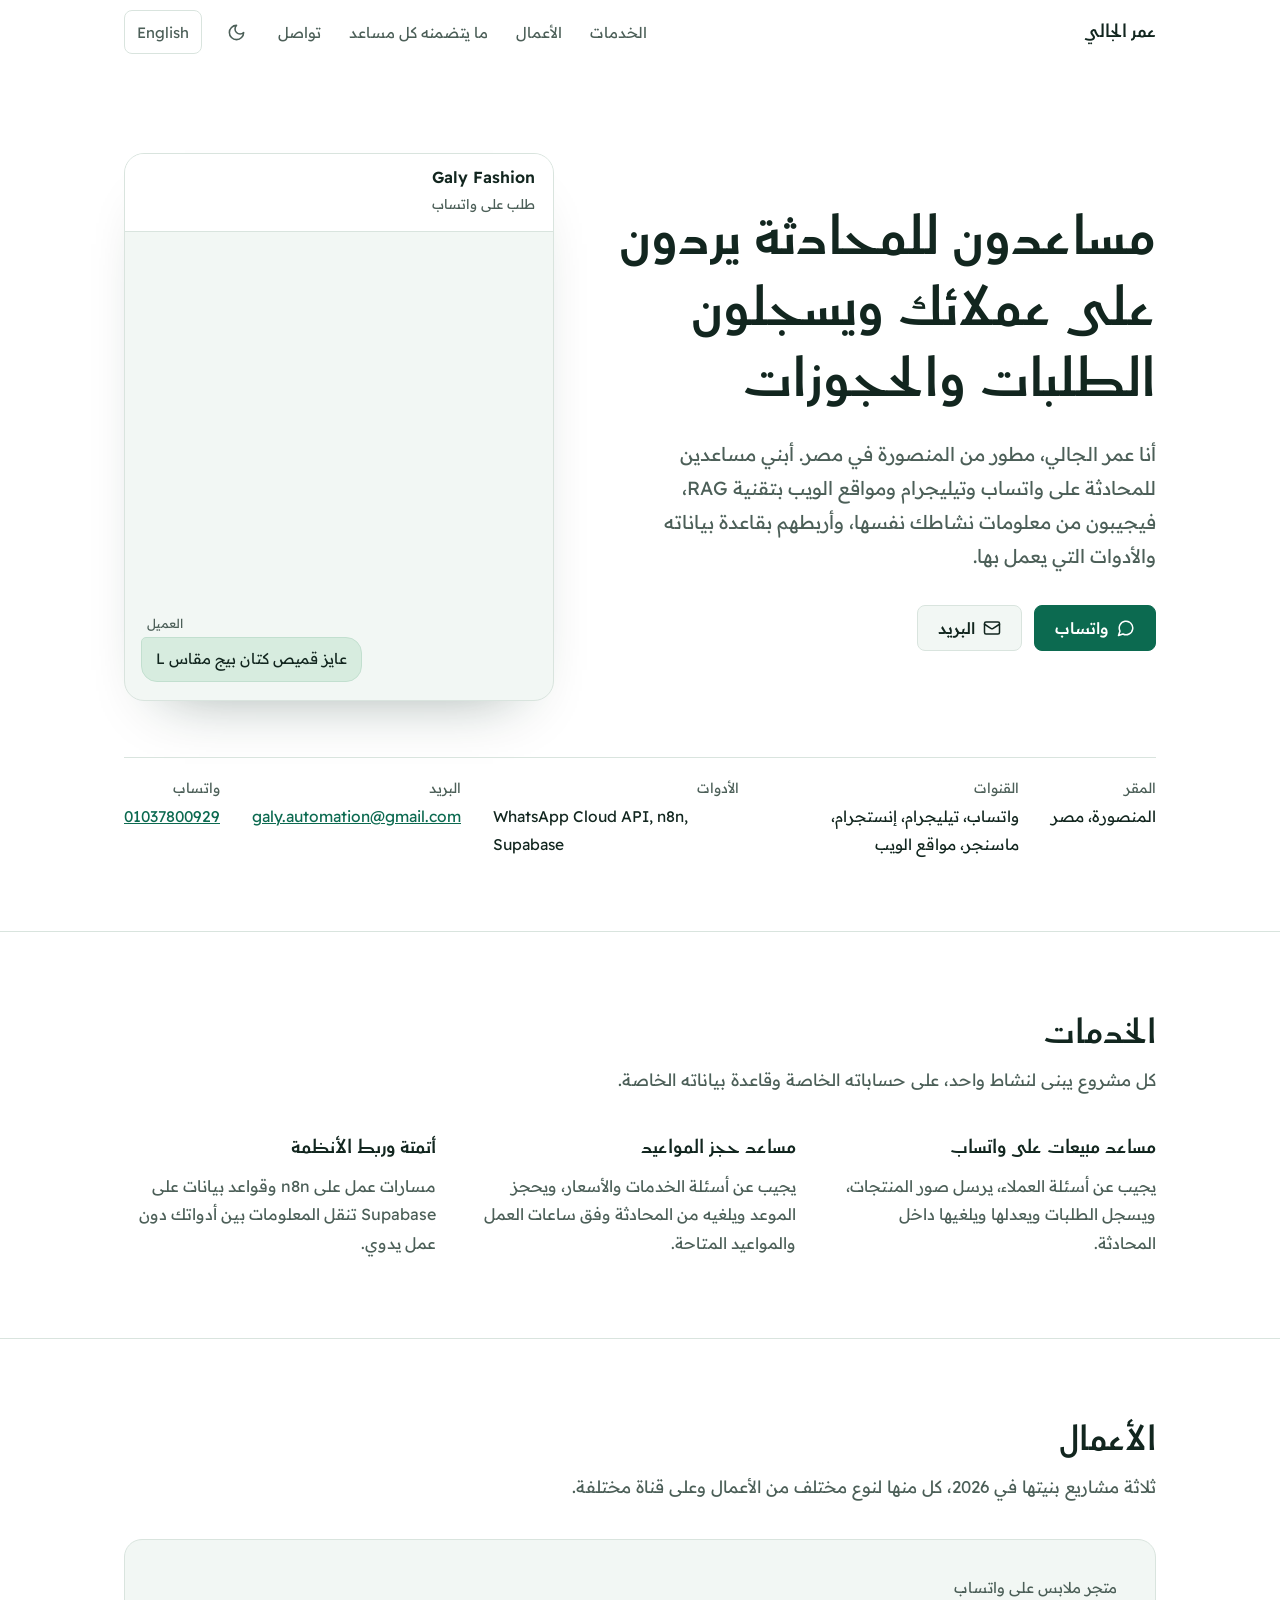
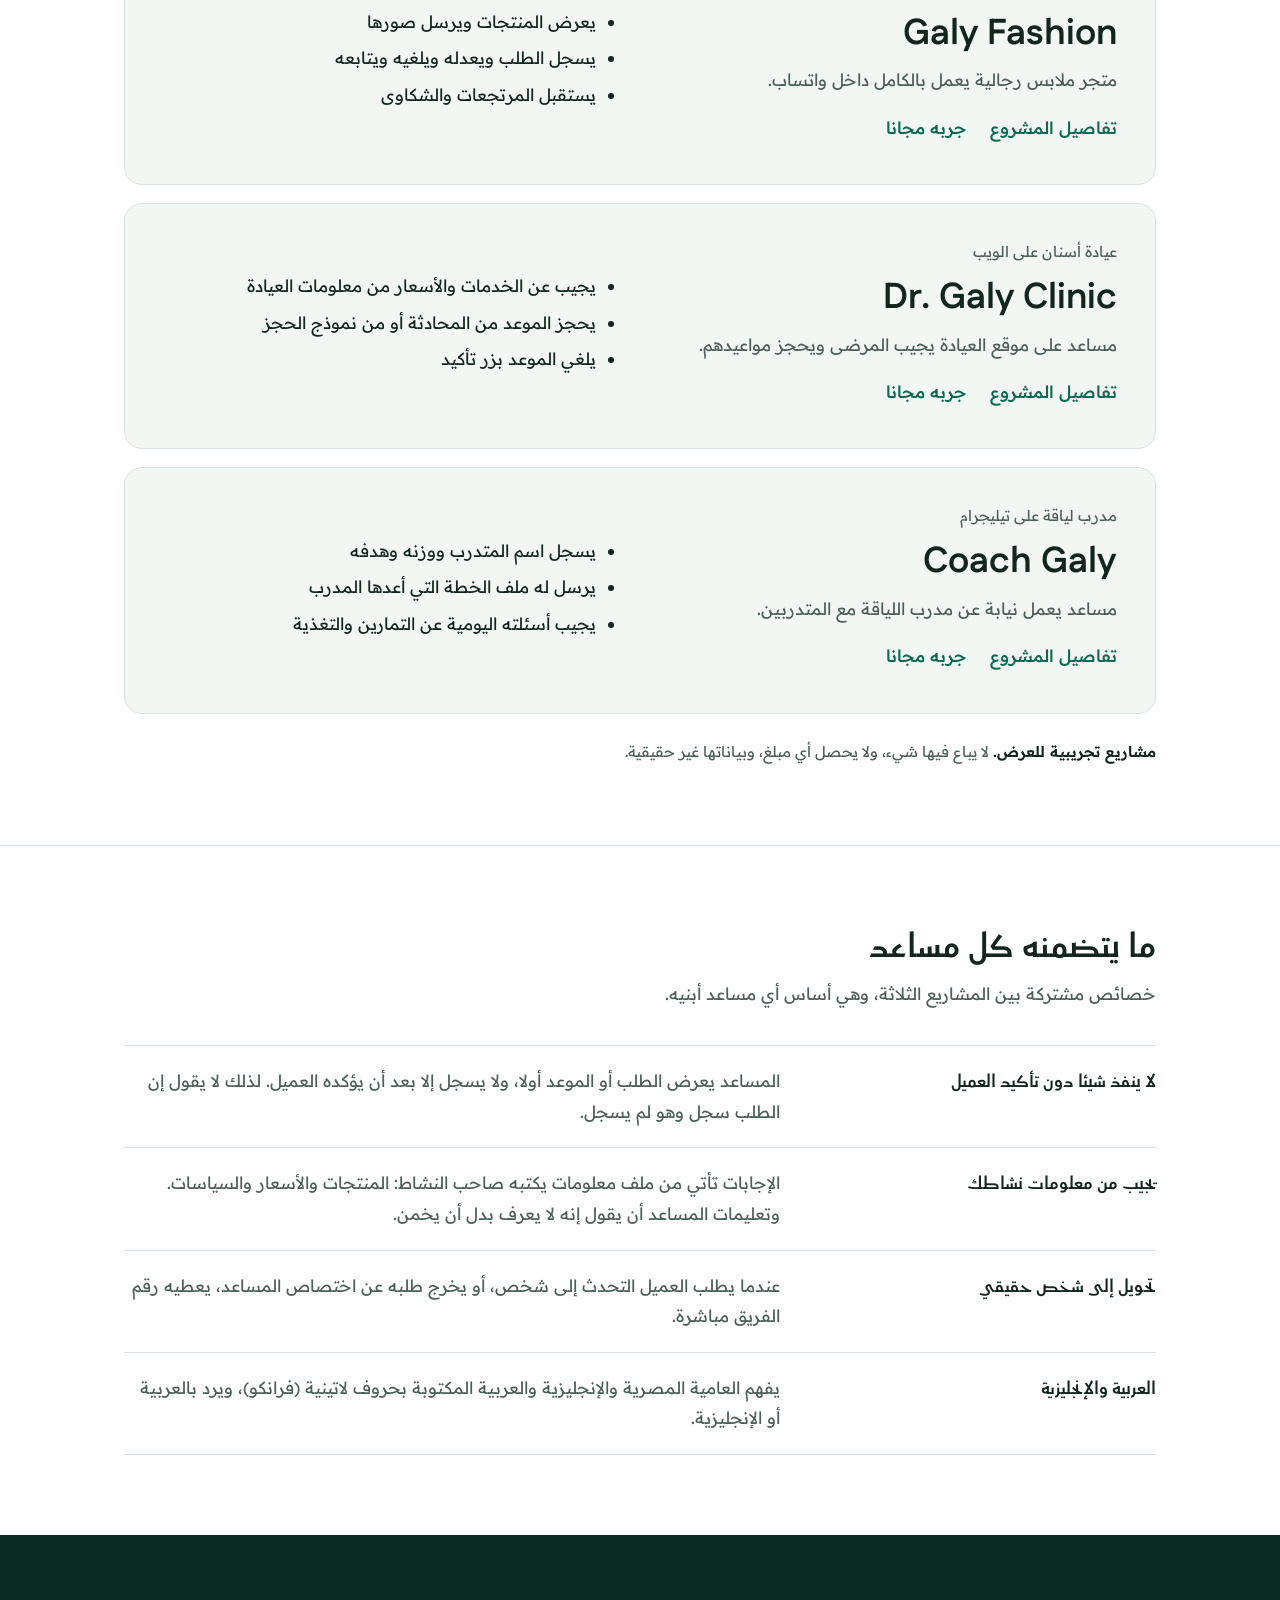
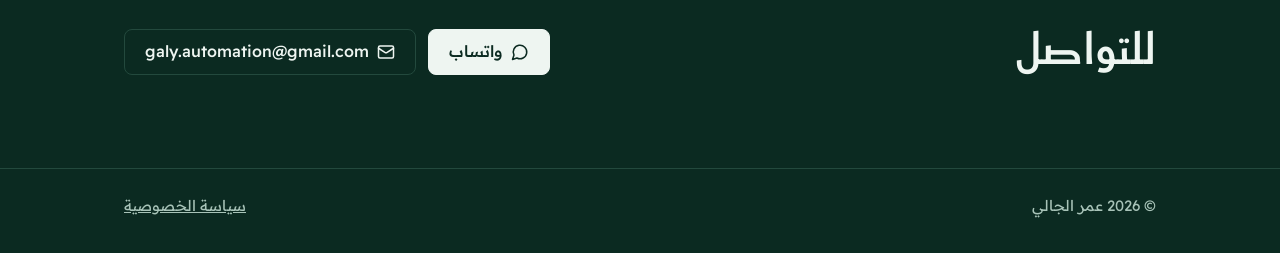
==== index.html @ feb8fcbb "TEMPORARY until Meta's review is done: the store's two try-it links point to the WhatsApp test numbe" ====
<!doctype html>
<html lang="ar" dir="rtl">
<head>
<meta charset="utf-8">
<meta name="viewport" content="width=device-width, initial-scale=1">
<meta name="color-scheme" content="light dark">
<title>عمر الجالي: مساعدون للمحادثة بتقنية RAG وأتمتة للشركات الصغيرة</title>
<meta name="title-ar" content="عمر الجالي: مساعدون للمحادثة بتقنية RAG وأتمتة للشركات الصغيرة">
<meta name="title-en" content="Omar Galy: RAG chat assistants and automation for small businesses">
<meta name="description" content="عمر الجالي، مطور يبني مساعدين للمحادثة بتقنية RAG على واتساب وتيليجرام ومواقع الويب، يردون على العملاء ويسجلون الطلبات والحجوزات. المنصورة، مصر.">
<meta property="og:type" content="website">
<meta property="og:url" content="https://galy.dev/">
<meta property="og:title" content="عمر الجالي: مساعدون للمحادثة بتقنية RAG وأتمتة للشركات الصغيرة">
<meta property="og:description" content="مساعدون على واتساب وتيليجرام ومواقع الويب يردون على العملاء ويسجلون الطلبات والحجوزات.">
<link rel="preconnect" href="https://fonts.googleapis.com">
<link rel="preconnect" href="https://fonts.gstatic.com" crossorigin>
<link href="https://fonts.googleapis.com/css2?family=Fustat:wght@600;700&family=Readex+Pro:wght@400;500;600&display=swap" rel="stylesheet">
<script>(function(d){d.classList.add("js");try{if(localStorage.getItem("lang")==="en"){d.lang="en";d.dir="ltr"}var t=localStorage.getItem("theme");if(t==="dark"||t==="light")d.setAttribute("data-theme",t)}catch(e){}})(document.documentElement)</script>
<link rel="stylesheet" href="style.css">
</head>
<body>
<a class="skip" href="#main"><span data-lang="ar">انتقل إلى المحتوى</span><span data-lang="en">Skip to content</span></a>

<header>
  <div class="container nav">
    <a class="brand" href="#main"><span data-lang="ar">عمر الجالي</span><span data-lang="en">Omar Galy</span></a>
    <nav class="nav-links" aria-label="Main">
      <a href="#services"><span data-lang="ar">الخدمات</span><span data-lang="en">Services</span></a>
      <a href="#work"><span data-lang="ar">الأعمال</span><span data-lang="en">Work</span></a>
      <a href="#included"><span data-lang="ar">ما يتضمنه كل مساعد</span><span data-lang="en">What's included</span></a>
      <a href="#contact"><span data-lang="ar">تواصل</span><span data-lang="en">Contact</span></a>
      <button class="theme-btn" type="button" id="theme" aria-label="Night mode"><svg class="moon" viewBox="0 0 24 24" fill="none" stroke="currentColor" stroke-width="2" stroke-linecap="round" stroke-linejoin="round" aria-hidden="true"><path d="M12 3a6 6 0 0 0 9 9 9 9 0 1 1-9-9Z"/></svg><svg class="sun" viewBox="0 0 24 24" fill="none" stroke="currentColor" stroke-width="2" stroke-linecap="round" stroke-linejoin="round" aria-hidden="true"><circle cx="12" cy="12" r="4"/><path d="M12 2v2M12 20v2M4.93 4.93l1.41 1.41M17.66 17.66l1.41 1.41M2 12h2M20 12h2M6.34 17.66l-1.41 1.41M19.07 4.93l-1.41 1.41"/></svg></button>
      <button class="lang-btn" type="button" id="lang"><span data-lang="ar" lang="en">English</span><span data-lang="en" lang="ar">العربية</span></button>
    </nav>
  </div>
</header>

<main id="main">
  <div class="container hero">
    <div class="hero-copy">
      <h1>
        <span data-lang="ar">مساعدون للمحادثة يردون على عملائك ويسجلون الطلبات والحجوزات</span>
        <span data-lang="en">Chat assistants that answer your customers and take their orders and bookings</span>
      </h1>
      <p class="intro">
        <span data-lang="ar">أنا عمر الجالي، مطور من المنصورة في مصر. أبني مساعدين للمحادثة على واتساب وتيليجرام ومواقع الويب بتقنية RAG، فيجيبون من معلومات نشاطك نفسها، وأربطهم بقاعدة بياناته والأدوات التي يعمل بها.</span>
        <span data-lang="en">I'm Omar Galy, a developer in Mansoura, Egypt. I build RAG chat assistants for WhatsApp, Telegram and websites: they answer from your business's own information, and I connect them to its database and the tools it already uses.</span>
      </p>
      <div class="actions">
        <a class="btn btn-primary" href="https://wa.me/201037800929">
          <svg viewBox="0 0 24 24" fill="none" stroke="currentColor" stroke-width="2" stroke-linecap="round" stroke-linejoin="round" aria-hidden="true"><path d="M7.9 20A9 9 0 1 0 4 16.1L2 22Z"/></svg>
          <span data-lang="ar">واتساب</span><span data-lang="en">WhatsApp</span>
        </a>
        <a class="btn btn-secondary" href="mailto:galy.automation@gmail.com">
          <svg viewBox="0 0 24 24" fill="none" stroke="currentColor" stroke-width="2" stroke-linecap="round" stroke-linejoin="round" aria-hidden="true"><rect x="2" y="4" width="20" height="16" rx="2"/><path d="m22 7-8.97 5.7a1.94 1.94 0 0 1-2.06 0L2 7"/></svg>
          <span data-lang="ar">البريد</span><span data-lang="en">Email</span>
        </a>
        <a class="btn btn-secondary" data-mostaql hidden href="#" rel="noopener">
          <span data-lang="ar">حسابي على مستقل</span><span data-lang="en">My Mostaql profile</span>
        </a>
      </div>
    </div>

    <div class="chat-wrap">
      <div class="chat" data-chat="order">
        <div class="chat-head">
          <div><b>Galy Fashion</b><span><span data-lang="ar">طلب على واتساب</span><span data-lang="en">An order on WhatsApp</span></span></div>
          <button class="chat-replay" type="button" aria-label="Replay the chat"><svg viewBox="0 0 24 24" fill="none" stroke="currentColor" stroke-width="2" stroke-linecap="round" stroke-linejoin="round" aria-hidden="true"><path d="M3 12a9 9 0 1 0 3-6.7L3 8"/><path d="M3 3v5h5"/></svg></button>
        </div>
        <div class="chat-body" aria-live="off"></div>
      </div>
    </div>
  </div>

  <div class="container hero-facts">
    <dl class="facts">
      <div><dt><span data-lang="ar">المقر</span><span data-lang="en">Based in</span></dt><dd><span data-lang="ar">المنصورة، مصر</span><span data-lang="en">Mansoura, Egypt</span></dd></div>
      <div><dt><span data-lang="ar">القنوات</span><span data-lang="en">Channels</span></dt><dd><span data-lang="ar">واتساب، تيليجرام، إنستجرام، ماسنجر، مواقع الويب</span><span data-lang="en">WhatsApp, Telegram, Instagram, Messenger, websites</span></dd></div>
      <div><dt><span data-lang="ar">الأدوات</span><span data-lang="en">Works with</span></dt><dd dir="ltr" style="text-align: start">WhatsApp Cloud API, n8n, Supabase</dd></div>
      <div><dt><span data-lang="ar">البريد</span><span data-lang="en">Email</span></dt><dd><a href="mailto:galy.automation@gmail.com">galy.automation@gmail.com</a></dd></div>
      <div><dt><span data-lang="ar">واتساب</span><span data-lang="en">WhatsApp</span></dt><dd><a href="https://wa.me/201037800929" dir="ltr">01037800929</a></dd></div>
    </dl>
  </div>

  <section id="services">
    <div class="container">
      <h2><span data-lang="ar">الخدمات</span><span data-lang="en">Services</span></h2>
      <p class="lead"><span data-lang="ar">كل مشروع يبنى لنشاط واحد، على حساباته الخاصة وقاعدة بياناته الخاصة.</span><span data-lang="en">Each project is built for one business, on its own accounts and its own database.</span></p>
      <div class="plain-3">
        <div class="item">
          <h3><span data-lang="ar">مساعد مبيعات على واتساب</span><span data-lang="en">WhatsApp sales assistant</span></h3>
          <p><span data-lang="ar">يجيب عن أسئلة العملاء، يرسل صور المنتجات، ويسجل الطلبات ويعدلها ويلغيها داخل المحادثة.</span><span data-lang="en">Answers customers' questions, sends product photos, and takes, changes or cancels orders inside the chat.</span></p>
        </div>
        <div class="item">
          <h3><span data-lang="ar">مساعد حجز المواعيد</span><span data-lang="en">Appointment booking assistant</span></h3>
          <p><span data-lang="ar">يجيب عن أسئلة الخدمات والأسعار، ويحجز الموعد ويلغيه من المحادثة وفق ساعات العمل والمواعيد المتاحة.</span><span data-lang="en">Answers questions about services and prices, and books or cancels an appointment in the chat, within working hours and the free slots.</span></p>
        </div>
        <div class="item">
          <h3><span data-lang="ar">أتمتة وربط الأنظمة</span><span data-lang="en">Automation</span></h3>
          <p><span data-lang="ar">مسارات عمل على n8n وقواعد بيانات على Supabase تنقل المعلومات بين أدواتك دون عمل يدوي.</span><span data-lang="en">n8n workflows and Supabase databases that move information between your tools without manual work.</span></p>
        </div>
      </div>
    </div>
  </section>

  <section id="work">
    <div class="container">
      <h2><span data-lang="ar">الأعمال</span><span data-lang="en">Work</span></h2>
      <p class="lead"><span data-lang="ar">ثلاثة مشاريع بنيتها في 2026، كل منها لنوع مختلف من الأعمال وعلى قناة مختلفة.</span><span data-lang="en">Three projects I built in 2026, each for a different kind of business and on a different channel.</span></p>
      <div class="work">
        <article class="work-card">
          <div class="work-body">
            <p class="work-kind"><span data-lang="ar">متجر ملابس على واتساب</span><span data-lang="en">Clothing shop on WhatsApp</span></p>
            <h3 class="vt-store"><a href="galy-fashion.html">Galy Fashion</a></h3>
            <p><span data-lang="ar">متجر ملابس رجالية يعمل بالكامل داخل واتساب.</span><span data-lang="en">A men's clothing shop that runs entirely inside WhatsApp.</span></p>
            <ul>
              <li><span data-lang="ar">يعرض المنتجات ويرسل صورها</span><span data-lang="en">Shows products and sends their photos</span></li>
              <li><span data-lang="ar">يسجل الطلب ويعدله ويلغيه ويتابعه</span><span data-lang="en">Takes, changes, cancels and tracks orders</span></li>
              <li><span data-lang="ar">يستقبل المرتجعات والشكاوى</span><span data-lang="en">Handles returns and complaints</span></li>
            </ul>
            <div class="work-links">
              <a href="galy-fashion.html"><span data-lang="ar">تفاصيل المشروع</span><span data-lang="en">Project details</span></a>
              <a href="https://wa.me/15551458355" rel="noopener"><span data-lang="ar">جربه مجانا</span><span data-lang="en">Try it for free</span></a>
            </div>
          </div>
        </article>

        <article class="work-card">
          <div class="work-body">
            <p class="work-kind"><span data-lang="ar">عيادة أسنان على الويب</span><span data-lang="en">Dental clinic on the web</span></p>
            <h3 class="vt-clinic"><a href="dr-galy-clinic.html">Dr. Galy Clinic</a></h3>
            <p><span data-lang="ar">مساعد على موقع العيادة يجيب المرضى ويحجز مواعيدهم.</span><span data-lang="en">An assistant on the clinic's website that answers patients and books their appointments.</span></p>
            <ul>
              <li><span data-lang="ar">يجيب عن الخدمات والأسعار من معلومات العيادة</span><span data-lang="en">Answers about services and prices from the clinic's own information</span></li>
              <li><span data-lang="ar">يحجز الموعد من المحادثة أو من نموذج الحجز</span><span data-lang="en">Books from the chat or from the booking form</span></li>
              <li><span data-lang="ar">يلغي الموعد بزر تأكيد</span><span data-lang="en">Cancels an appointment with a confirm button</span></li>
            </ul>
            <div class="work-links">
              <a href="dr-galy-clinic.html"><span data-lang="ar">تفاصيل المشروع</span><span data-lang="en">Project details</span></a>
              <a href="https://dr-galy-clinic.pages.dev" rel="noopener"><span data-lang="ar">جربه مجانا</span><span data-lang="en">Try it for free</span></a>
            </div>
          </div>
        </article>

        <article class="work-card">
          <div class="work-body">
            <p class="work-kind"><span data-lang="ar">مدرب لياقة على تيليجرام</span><span data-lang="en">Fitness coach on Telegram</span></p>
            <h3 class="vt-coach"><a href="coach-galy.html">Coach Galy</a></h3>
            <p><span data-lang="ar">مساعد يعمل نيابة عن مدرب اللياقة مع المتدربين.</span><span data-lang="en">An assistant that works with trainees on a fitness coach's behalf.</span></p>
            <ul>
              <li><span data-lang="ar">يسجل اسم المتدرب ووزنه وهدفه</span><span data-lang="en">Records the trainee's name, weight and goal</span></li>
              <li><span data-lang="ar">يرسل له ملف الخطة التي أعدها المدرب</span><span data-lang="en">Sends the plan file the coach prepared</span></li>
              <li><span data-lang="ar">يجيب أسئلته اليومية عن التمارين والتغذية</span><span data-lang="en">Answers daily questions about training and food</span></li>
            </ul>
            <div class="work-links">
              <a href="coach-galy.html"><span data-lang="ar">تفاصيل المشروع</span><span data-lang="en">Project details</span></a>
              <a href="https://t.me/Coach_Galy_Bot" rel="noopener"><span data-lang="ar">جربه مجانا</span><span data-lang="en">Try it for free</span></a>
            </div>
          </div>
        </article>
      </div>
      <p class="note"><span data-lang="ar"><b>مشاريع تجريبية للعرض.</b> لا يباع فيها شيء، ولا يحصل أي مبلغ، وبياناتها غير حقيقية.</span><span data-lang="en"><b>Demo projects.</b> Nothing is sold, no payment is taken, and their data is not real.</span></p>
    </div>
  </section>

  <section id="included">
    <div class="container">
      <h2><span data-lang="ar">ما يتضمنه كل مساعد</span><span data-lang="en">What every assistant includes</span></h2>
      <p class="lead"><span data-lang="ar">خصائص مشتركة بين المشاريع الثلاثة، وهي أساس أي مساعد أبنيه.</span><span data-lang="en">Features the three projects share, and the base of any assistant I build.</span></p>
      <dl class="spec">
        <div><dt><span data-lang="ar">لا ينفذ شيئا دون تأكيد العميل</span><span data-lang="en">Nothing happens without a confirmation</span></dt><dd><span data-lang="ar">المساعد يعرض الطلب أو الموعد أولا، ولا يسجل إلا بعد أن يؤكده العميل. لذلك لا يقول إن الطلب سجل وهو لم يسجل.</span><span data-lang="en">The assistant shows the order or appointment first, and it is saved only after the customer confirms. So it can't say an order went through when it didn't.</span></dd></div>
        <div><dt><span data-lang="ar">يجيب من معلومات نشاطك</span><span data-lang="en">Answers from your own information</span></dt><dd><span data-lang="ar">الإجابات تأتي من ملف معلومات يكتبه صاحب النشاط: المنتجات والأسعار والسياسات. وتعليمات المساعد أن يقول إنه لا يعرف بدل أن يخمن.</span><span data-lang="en">Answers come from an information file the business owner writes: products, prices and policies. The assistant is instructed to say it doesn't know rather than guess.</span></dd></div>
        <div><dt><span data-lang="ar">تحويل إلى شخص حقيقي</span><span data-lang="en">Hand-off to a person</span></dt><dd><span data-lang="ar">عندما يطلب العميل التحدث إلى شخص، أو يخرج طلبه عن اختصاص المساعد، يعطيه رقم الفريق مباشرة.</span><span data-lang="en">When a customer asks for a person, or needs something outside the assistant's job, it gives the team's number straight away.</span></dd></div>
        <div><dt><span data-lang="ar">العربية والإنجليزية</span><span data-lang="en">Arabic and English</span></dt><dd><span data-lang="ar">يفهم العامية المصرية والإنجليزية والعربية المكتوبة بحروف لاتينية (فرانكو)، ويرد بالعربية أو الإنجليزية.</span><span data-lang="en">Understands Egyptian Arabic, English and Arabic typed in Latin letters (Franco), and replies in Arabic or English.</span></dd></div>
      </dl>
    </div>
  </section>

  <section id="contact">
    <div class="container contact">
      <div>
        <h2><span data-lang="ar">للتواصل</span><span data-lang="en">Contact</span></h2>
      </div>
      <div class="actions">
        <a class="btn btn-primary" href="https://wa.me/201037800929">
          <svg viewBox="0 0 24 24" fill="none" stroke="currentColor" stroke-width="2" stroke-linecap="round" stroke-linejoin="round" aria-hidden="true"><path d="M7.9 20A9 9 0 1 0 4 16.1L2 22Z"/></svg>
          <span data-lang="ar">واتساب</span><span data-lang="en">WhatsApp</span>
        </a>
        <a class="btn btn-secondary" href="mailto:galy.automation@gmail.com">
          <svg viewBox="0 0 24 24" fill="none" stroke="currentColor" stroke-width="2" stroke-linecap="round" stroke-linejoin="round" aria-hidden="true"><rect x="2" y="4" width="20" height="16" rx="2"/><path d="m22 7-8.97 5.7a1.94 1.94 0 0 1-2.06 0L2 7"/></svg>
          galy.automation@gmail.com
        </a>
        <a class="btn btn-secondary" data-mostaql hidden href="#" rel="noopener"><span data-lang="ar">مستقل</span><span data-lang="en">Mostaql</span></a>
      </div>
    </div>
  </section>
</main>

<footer>
  <div class="container">
    <span>© 2026 <span data-lang="ar">عمر الجالي</span><span data-lang="en">Omar Galy</span></span>
    <a href="privacy.html"><span data-lang="ar">سياسة الخصوصية</span><span data-lang="en">Privacy policy</span></a>
  </div>
</footer>

<script src="site.js" onerror="document.documentElement.classList.remove('js')"></script>
</body>
</html>
---- style.css ----
:root {
  color-scheme: light dark;
  --bg: #ffffff;
  --surface: #f2f7f4;
  --tint: #e8f1ec;
  --border: #d9e4de;
  --text: #12261f;
  --text-2: #4c5f58;
  --accent: #0c6a50;
  --accent-hover: #09543f;
  --on-accent: #ffffff;
  --link: var(--accent);
  --btn-bg: var(--accent);
  --btn-hover: var(--accent-hover);
  --btn-text: var(--on-accent);
  /* Text in Readex Pro, headings in Fustat; both cover Arabic and Latin. */
  --font-ar: "Readex Pro", system-ui, -apple-system, "Segoe UI", sans-serif;
  --font-en: "Readex Pro", system-ui, -apple-system, "Segoe UI", sans-serif;
  --head-ar: "Fustat", "Readex Pro", system-ui, sans-serif;
  --head-en: "Fustat", "Readex Pro", system-ui, sans-serif;
  --ui-ar: var(--font-ar);
  --ui-en: var(--font-en);
  --head-weight: 700;
  --body-size: 17px;
  /* The dark band at the foot of every page */
  --ink: #0b2a21;
  --ink-line: #23493d;
  --on-ink: #eef5f1;
  --on-ink-2: #a8c3b8;
  /* Chat bubbles */
  --bubble-in: #ffffff;
  --bubble-out: #d7ecdf;
  --bubble-out-line: #c2dfcf;
  --shadow: rgba(11, 42, 33, .45);
  /* Motion: one curve and three speeds for the whole site */
  --ease: cubic-bezier(.22, 1, .36, 1);
  --fast: .18s;
  --mid: .4s;
  --slow: .8s;
}

* { box-sizing: border-box; }
html { -webkit-text-size-adjust: 100%; scroll-behavior: smooth; scroll-padding-top: 80px; -webkit-tap-highlight-color: transparent; }
a:active { opacity: .7; }
@media (prefers-reduced-motion: reduce) {
  html { scroll-behavior: auto; }
  *, *::before, *::after { transition: none !important; animation: none !important; }
}
body {
  margin: 0;
  background: var(--bg);
  color: var(--text);
  font-family: var(--font-ar);
  font-size: var(--body-size);
  line-height: 1.8;
}
html[lang="en"] body { font-family: var(--font-en); line-height: 1.6; }
h1, h2, h3, .brand, .spec dt { font-family: var(--head-ar); }
html[lang="en"] :is(h1, h2, h3, .brand, .spec dt) { font-family: var(--head-en); }
.btn, .nav-links, .lang-btn, .facts dt { font-family: var(--ui-ar); }
html[lang="en"] :is(.btn, .nav-links, .lang-btn, .facts dt) { font-family: var(--ui-en); }
a { color: var(--link); }
a:focus-visible, button:focus-visible { outline: 2px solid var(--accent); outline-offset: 3px; border-radius: 4px; }
img { max-width: 100%; height: auto; display: block; }
.container { max-width: 1080px; margin: 0 auto; padding-inline: 24px; }
.narrow { max-width: 760px; }
@media (max-width: 480px) { .container { padding-inline: 16px; } }

/* Night mode: follows the device until the visitor picks one with the switch in the header. */
@media (prefers-color-scheme: dark) {
  :root:not([data-theme="light"]) {
  color-scheme: dark;
    --bg: #0f1a16;
    --surface: #15241e;
    --tint: #1b2d26;
    --border: #293d34;
    --text: #e4eee8;
    --text-2: #9fb5aa;
    --accent: #5cc79f;
    --accent-hover: #7fd6b5;
    --on-accent: #07211a;
    --ink: #0a1411;
    --ink-line: #22362e;
    --on-ink: #e4eee8;
    --on-ink-2: #9fb5aa;
    --bubble-in: #1c2f27;
    --bubble-out: #1f4a3b;
    --bubble-out-line: #2a5c4a;
    --shadow: rgba(0, 0, 0, .6);
  }
}
:root[data-theme="dark"] {
  color-scheme: dark;
  --bg: #0f1a16;
  --surface: #15241e;
  --tint: #1b2d26;
  --border: #293d34;
  --text: #e4eee8;
  --text-2: #9fb5aa;
  --accent: #5cc79f;
  --accent-hover: #7fd6b5;
  --on-accent: #07211a;
  --ink: #0a1411;
  --ink-line: #22362e;
  --on-ink: #e4eee8;
  --on-ink-2: #9fb5aa;
  --bubble-in: #1c2f27;
  --bubble-out: #1f4a3b;
  --bubble-out-line: #2a5c4a;
  --shadow: rgba(0, 0, 0, .6);
}
:root[data-theme="light"] { color-scheme: light; }

/* Arabic shows by default and without JavaScript. */
[data-lang="en"] { display: none; }
html[lang="en"] [data-lang="ar"] { display: none; }
html[lang="en"] [data-lang="en"] { display: revert; }
[hidden] { display: none !important; }

.skip { position: absolute; inset-inline-start: -999px; top: 8px; background: var(--surface); padding: 8px 12px; z-index: 20; }
.skip:focus { inset-inline-start: 8px; }

/* Header */
header {
  position: sticky; top: 0; z-index: 10; view-transition-name: site-header;
  background: color-mix(in srgb, var(--bg) 84%, transparent);
  -webkit-backdrop-filter: saturate(1.4) blur(14px); backdrop-filter: saturate(1.4) blur(14px);
  border-bottom: 1px solid transparent; transition: border-color var(--mid) ease;
}
header.scrolled { border-bottom-color: var(--border); }
.nav { display: flex; align-items: center; justify-content: space-between; gap: 16px; min-height: 64px; }
.brand { font-weight: 600; font-size: 18px; color: var(--text); text-decoration: none; }
.nav-links { display: flex; align-items: center; gap: 4px; }
.nav-links a, .lang-btn {
  position: relative; display: inline-flex; align-items: center; min-height: 44px; padding: 0 12px;
  color: var(--text-2); text-decoration: none; font-size: 15px; border-radius: 8px;
  transition: color var(--fast) ease, background-color var(--fast) ease, border-color var(--fast) ease;
}
.nav-links a:hover, .nav-links a.current { color: var(--text); }
/* The line under a menu link: grows on hover, stays under the section being read. */
.nav-links a::after {
  content: ""; position: absolute; inset-inline: 12px; bottom: 8px; height: 2px; border-radius: 2px;
  background: var(--accent); transform: scaleX(0); transition: transform var(--mid) var(--ease);
}
.nav-links a:hover::after, .nav-links a.current::after { transform: scaleX(1); }
.lang-btn:hover { color: var(--text); background: var(--tint); border-color: var(--text-2); }
.lang-btn { border: 1px solid var(--border); background: transparent; font: inherit; font-size: 15px; cursor: pointer; margin-inline-start: 8px; }
@media (max-width: 720px) { .nav-links a { display: none; } }

/* Buttons */
.btn {
  display: inline-flex; align-items: center; justify-content: center; gap: 8px;
  min-height: 46px; padding: 0 20px; border-radius: 8px; font-weight: 500; font-size: 16px;
  text-decoration: none; cursor: pointer;
  transition: background-color var(--fast) ease, border-color var(--fast) ease, color var(--fast) ease, transform var(--fast) var(--ease), box-shadow var(--mid) var(--ease);
}
.btn:active { transform: scale(.97); }
.btn-primary:hover { box-shadow: 0 10px 24px -12px color-mix(in srgb, var(--accent) 70%, transparent); }
.btn-primary { background: var(--btn-bg); color: var(--btn-text); border: 1px solid var(--btn-bg); }
.btn-primary:hover { background: var(--btn-hover); border-color: var(--btn-hover); }
.btn-secondary { background: var(--surface); color: var(--text); border: 1px solid var(--border); }
.btn-secondary:hover { border-color: var(--text-2); }
.btn svg { width: 18px; height: 18px; flex: none; }
.actions { display: flex; flex-wrap: wrap; gap: 12px; }

/* Hero */
.hero { padding-block: clamp(40px, 7vw, 88px) 56px; display: grid; grid-template-columns: minmax(0, 1.25fr) minmax(0, 1fr); gap: 64px; align-items: center; }
@media (max-width: 880px) { .hero { grid-template-columns: 1fr; gap: 40px; } }
h1 { font-size: clamp(31px, 4.7vw, 54px); line-height: 1.32; font-weight: 600; margin: 0 0 20px; text-wrap: balance; }
html[lang="en"] h1 { letter-spacing: -0.025em; line-height: 1.08; }
.case-hero h1, .doc h1 { font-size: clamp(30px, 4.4vw, 44px); }

/* The one page-load moment: the hero's lines rise in turn, then the chat starts. */
@keyframes rise { from { opacity: 0; transform: translateY(18px); } }
.js .hero-copy > *, .js .case-hero > div:first-child > *, .js .chat-wrap, .js .hero-facts { animation: rise var(--slow) var(--ease) both; }
.js .hero-copy > :nth-child(2), .js .case-hero > div:first-child > :nth-child(2) { animation-delay: .08s; }
.js .hero-copy > :nth-child(3), .js .case-hero > div:first-child > :nth-child(3) { animation-delay: .16s; }
.js .hero-copy > :nth-child(4), .js .case-hero > div:first-child > :nth-child(4) { animation-delay: .24s; }
.js .case-hero > div:first-child > :nth-child(5) { animation-delay: .32s; }
.js .chat-wrap { animation-delay: .28s; }
.js .hero-facts { animation-delay: .4s; }
.intro { font-size: 19px; color: var(--text-2); margin: 0 0 32px; max-width: 36em; }

.facts { background: var(--surface); border: 1px solid var(--border); border-radius: 12px; padding: 8px 24px; margin: 0; }
.facts div { display: grid; grid-template-columns: 5.5em 1fr; gap: 16px; padding-block: 14px; border-top: 1px solid var(--border); }
.facts div:first-child { border-top: 0; }
.facts dt { color: var(--text-2); font-size: 15px; }
.facts dd { margin: 0; font-size: 15.5px; overflow-wrap: anywhere; }
@media (max-width: 480px) {
  .facts { padding: 4px 20px; }
  .facts div { grid-template-columns: 1fr; gap: 2px; padding-block: 12px; }
}

/* Home: the facts sit in one row under the hero */
.hero-facts { margin-bottom: 72px; }
.hero-facts .facts { display: grid; grid-template-columns: repeat(5, auto); justify-content: space-between; gap: 0 32px; background: none; border: 0; border-top: 1px solid var(--border); border-radius: 0; padding: 0; }
.hero-facts .facts div { display: block; border: 0; padding-block: 18px 0; }
.hero-facts .facts dt { font-size: 14px; margin-bottom: 2px; }
@media (max-width: 880px) {
  .hero-facts { margin-bottom: 56px; }
  .hero-facts .facts { display: block; }
  .hero-facts .facts div { display: grid; grid-template-columns: 5.5em 1fr; gap: 16px; padding-block: 13px; border-top: 1px solid var(--border); }
  .hero-facts .facts div:first-child { border-top: 0; }
  .hero-facts .facts dt { font-size: 15px; margin: 0; }
}

/* The chat in the hero: a short example that plays once, then waits for the visitor's press. */
.chat { border: 1px solid var(--border); border-radius: 20px; background: var(--surface); overflow: hidden; box-shadow: 0 30px 60px -40px var(--shadow); }
.chat-head { display: flex; align-items: center; justify-content: space-between; gap: 12px; padding: 12px 18px; background: var(--bg); border-bottom: 1px solid var(--border); }
.chat-head b { display: block; font-weight: 600; font-size: 16px; line-height: 1.4; }
.chat-head span { color: var(--text-2); font-size: 13.5px; }
.chat-replay { display: inline-flex; align-items: center; justify-content: center; width: 44px; height: 44px; margin: -6px; border: 0; border-radius: 50%; background: none; color: var(--text-2); cursor: pointer; opacity: 0; pointer-events: none; transition: opacity var(--mid) ease, color var(--fast) ease, background-color var(--fast) ease, transform var(--slow) var(--ease); }
.chat-replay.on { opacity: 1; pointer-events: auto; }
.chat-replay:hover { color: var(--text); background: var(--tint); transform: rotate(-200deg); }
.chat-replay svg { width: 18px; height: 18px; }
.chat-body { height: 468px; padding: 16px 16px 18px; display: flex; flex-direction: column; justify-content: flex-end; overflow: hidden; -webkit-mask-image: linear-gradient(#0000, #000 44px); mask-image: linear-gradient(#0000, #000 44px); }
/* Each message opens its own row, so the earlier ones glide up instead of jumping. */
.msg { display: grid; grid-template-rows: 0fr; transition: grid-template-rows .5s var(--ease); flex: none; }
.msg.in { grid-template-rows: 1fr; }
.msg > div { min-height: 0; overflow: hidden; display: flex; flex-direction: column; align-items: flex-start; }
.msg.out > div { align-items: flex-end; }
.who { color: var(--text-2); font-size: 12.5px; margin: 10px 6px 3px; }
.bubble { max-width: 88%; padding: 9px 14px; border-radius: 16px; border-start-start-radius: 5px; background: var(--bubble-in); border: 1px solid var(--border); font-size: 15px; line-height: 1.65; opacity: 0; transform: translateY(10px) scale(.97); transform-origin: 0 100%; transition: opacity .35s ease .1s, transform .5s var(--ease) .1s; }
html[lang="en"] .bubble { line-height: 1.5; }
.msg.out .bubble { background: var(--bubble-out); border-color: var(--bubble-out-line); border-start-start-radius: 16px; border-start-end-radius: 5px; }
.msg.in .bubble { opacity: 1; transform: none; }
.bubble + .bubble { margin-top: 4px; }
.bubble + .chat-confirm { margin-top: 8px; }
.receipt { margin: 0; min-width: 232px; }
.receipt div { display: flex; justify-content: space-between; gap: 20px; }
.receipt dt, .receipt dd { margin: 0; }
.receipt dd { white-space: nowrap; font-variant-numeric: tabular-nums; }
.receipt .sum { margin-top: 5px; padding-top: 5px; border-top: 1px solid var(--border); font-weight: 600; }
.bubble p { margin: 0; }
.bubble .small { color: var(--text-2); font-size: 14px; margin-top: 4px; }
.chat-confirm { display: inline-flex; align-items: center; justify-content: center; gap: 8px; width: 88%; min-height: 48px; flex: none; border-radius: 12px; border: 1px solid var(--border); background: var(--bubble-in); color: var(--accent); font: inherit; font-weight: 600; font-size: 15.5px; cursor: pointer; transition: transform var(--fast) var(--ease), background-color var(--mid) ease, color var(--mid) ease, border-color var(--mid) ease; }
.chat-confirm svg { width: 19px; height: 19px; flex: none; display: none; }
@keyframes fade { from { opacity: 0; } }
.bubble.fresh > * { animation: fade .45s ease both; }
.chat-confirm:active { transform: scale(.97); }
.chat-confirm:disabled { background: var(--tint); border-color: var(--border); color: var(--text-2); cursor: default; }
/* While it waits for the visitor it is the one filled button in the chat: a hand taps on it
   and a soft ring breathes out around it. */
.chat-confirm.waiting { position: relative; background: var(--accent); border-color: var(--accent); color: var(--on-accent); animation: fade .45s ease both; }
.chat-confirm.waiting:hover { background: var(--accent-hover); border-color: var(--accent-hover); }
.chat-confirm.waiting svg { display: block; animation: tap 2.4s ease-in-out 1s infinite; }
.chat-confirm.waiting::after { content: ""; position: absolute; inset: -1px; border-radius: inherit; border: 2px solid var(--accent); opacity: 0; pointer-events: none; animation: ring 2.4s cubic-bezier(.2, .6, .35, 1) 1s infinite; }
@keyframes ring { 0% { opacity: .55; inset: -1px; } 60%, 100% { opacity: 0; inset: -11px; border-radius: 22px; } }
@keyframes tap { 0%, 28%, 100% { transform: none; } 10% { transform: translateY(3px) scale(.9); } 18% { transform: none; } }
/* Once a message's row has opened it stops clipping, so the ring is never cut off. */
.msg.open > div { overflow: visible; }
.typing { display: inline-flex; gap: 5px; padding: 15px 16px; }
.typing i { width: 7px; height: 7px; border-radius: 50%; background: var(--text-2); opacity: .35; animation: dot 1.1s ease-in-out infinite; }
.typing i:nth-child(2) { animation-delay: .15s; }
.typing i:nth-child(3) { animation-delay: .3s; }
@keyframes dot { 30% { opacity: 1; transform: translateY(-3px); } 60% { opacity: .35; transform: none; } }

/* With motion turned off the whole chat is simply shown; without JavaScript the hero is text only. */
html:not(.js) .chat-wrap { display: none; }
html:not(.js) :is(.hero, .case-hero) { grid-template-columns: 1fr; }
.chat.still .chat-body { height: auto; -webkit-mask-image: none; mask-image: none; }
@media (max-width: 480px) { .chat-body { height: 440px; padding-inline: 12px; } .bubble { max-width: 92%; } .chat-confirm { width: 92%; } }

/* Sections */
section { position: relative; padding-block: 80px; }
@media (max-width: 880px) { section { padding-block: 56px; } }
/* The rule above each section is drawn across as the section comes into view. */
section::before { content: ""; position: absolute; inset-inline: 0; top: 0; height: 1px; background: var(--border); }
.js section::before { transform: scaleX(0); transform-origin: 100% 50%; transition: transform 1.1s var(--ease); }
html[dir="ltr"].js section::before { transform-origin: 0 50%; }
.js section.seen::before { transform: none; }
.js section > .container { opacity: 0; transition: opacity var(--slow) ease .1s; }
.js section.seen > .container { opacity: 1; }
h2 { font-size: clamp(26px, 3vw, 34px); line-height: 1.35; font-weight: 600; margin: 0 0 8px; }
html[lang="en"] h2 { letter-spacing: -0.01em; line-height: 1.25; }
.lead { color: var(--text-2); margin: 0 0 36px; max-width: 40em; }

/* Services: three plain columns, no boxes */
.plain-3 { display: grid; grid-template-columns: repeat(3, minmax(0, 1fr)); gap: 28px 48px; }
@media (max-width: 880px) { .plain-3 { grid-template-columns: 1fr; } }
.item h3 { font-size: 19px; font-weight: 600; margin: 0 0 6px; }
.item p { margin: 0; color: var(--text-2); font-size: 16px; }

/* What every assistant includes: a spec list, in the facts box's language */
.spec { margin: 0; border-top: 1px solid var(--border); }
.spec > div { display: grid; grid-template-columns: minmax(0, 1fr) minmax(0, 2fr); gap: 6px 48px; padding-block: 20px; border-bottom: 1px solid var(--border); }
.spec dt { font-weight: 600; font-size: 18px; transition: color var(--fast) ease; }
.spec > div:hover dt { color: var(--accent); }
.spec dd { margin: 0; color: var(--text-2); }
@media (max-width: 720px) { .spec > div { grid-template-columns: 1fr; } }

/* Work: one full-width row per project */
.work { display: grid; gap: 18px; }
.work-card {
  position: relative; display: block;
  padding: 34px 38px; background: var(--surface); border: 1px solid var(--border); border-radius: 18px;
  transition: transform var(--mid) var(--ease), border-color var(--mid) ease, box-shadow var(--mid) var(--ease);
}
/* The whole panel opens the project: the name's link is stretched over it. */
.work-body h3 a::before { content: ""; position: absolute; inset: 0; border-radius: 18px; }
.work-links { position: relative; z-index: 1; }
@media (hover: hover) {
  .work-card:hover { transform: translateY(-3px); border-color: color-mix(in srgb, var(--accent) 50%, var(--border)); box-shadow: 0 24px 44px -30px var(--shadow); }
}
.work-card:has(.work-cover.missing) { grid-template-columns: 1fr; }
.work-cover { aspect-ratio: 4 / 3; background: var(--tint); border: 1px solid var(--border); border-radius: 10px; overflow: hidden; }
.work-cover img { width: 100%; height: 100%; object-fit: cover; object-position: top; }
.work-cover.missing { display: none; }
.work-body { display: grid; grid-template-columns: repeat(2, minmax(0, 1fr)); column-gap: 48px; align-content: start; }
.work-body > * { grid-column: 1; }
.work-body > ul { grid-column: 2; grid-row: 1 / span 4; align-self: center; }
.work-kind { color: var(--text-2); font-size: 15px; margin: 0 0 2px; }
.work-body h3 { font-size: clamp(26px, 3.2vw, 36px); line-height: 1.3; font-weight: 600; margin: 0 0 8px; width: fit-content; }
.work-body h3 a { color: var(--text); text-decoration: none; transition: color var(--fast) ease; }
/* Pointing at a project: its name takes the accent and an arrow slides in beside it. */
.work-body h3 a::after {
  content: ""; display: inline-block; width: .62em; height: .62em; margin-inline-start: .4em;
  border-top: 2.5px solid currentColor; border-inline-start: 2.5px solid currentColor;
  transform: translateX(10px) rotate(-135deg); opacity: 0; transition: transform var(--mid) var(--ease), opacity var(--fast) ease;
}
html[dir="ltr"] .work-body h3 a::after { transform: translateX(-10px) rotate(135deg); }
.work-card:hover h3 a, .work-body h3 a:focus-visible { color: var(--accent); }
.work-card:hover h3 a::after, .work-body h3 a:focus-visible::after { opacity: 1; transform: rotate(-135deg); }
html[dir="ltr"] .work-card:hover h3 a::after, html[dir="ltr"] .work-body h3 a:focus-visible::after { transform: rotate(135deg); }
@media (hover: none) {
  .work-body h3 a::after { opacity: 1; transform: rotate(-135deg); color: var(--accent); }
  html[dir="ltr"] .work-body h3 a::after { transform: rotate(135deg); }
}
.work-body p { margin: 0 0 10px; color: var(--text-2); }
.work-body ul { margin: 0; padding-inline-start: 20px; }
.work-body li { margin-bottom: 6px; }
.work-links { display: flex; flex-wrap: wrap; gap: 4px 24px; }
.work-links a, .others a { display: inline-flex; align-items: center; min-height: 44px; font-weight: 500; text-decoration: none; background: linear-gradient(currentColor, currentColor) 100% calc(100% - 9px) / 0 1.5px no-repeat; transition: background-size var(--mid) var(--ease); }
html[dir="ltr"] :is(.work-links, .others) a { background-position-x: 0; }
.work-links a:hover, .others a:hover { background-size: 100% 1.5px; }
@media (max-width: 880px) {
  .work-card { grid-template-columns: 1fr; gap: 20px; padding: 24px 22px; }
  .work-body { grid-template-columns: 1fr; }
  .work-body > ul { grid-column: 1; grid-row: auto; margin-bottom: 10px; }
}
.note { margin: 24px 0 0; color: var(--text-2); font-size: 15px; }
.note b { color: var(--text); font-weight: 600; }

/* Contact band and footer: one dark block that closes every page */
#contact { background: var(--ink); color: var(--on-ink); padding-block: 88px; }
#contact::before { display: none; }
.contact { display: flex; flex-wrap: wrap; align-items: center; justify-content: space-between; gap: 28px; }
.contact h2 { max-width: 16em; margin: 0; font-size: clamp(28px, 4vw, 44px); line-height: 1.3; text-wrap: balance; }
html[lang="en"] .contact h2 { line-height: 1.12; letter-spacing: -0.02em; }
.contact p { margin: 0; color: var(--on-ink-2); }
#contact .btn-primary { background: var(--on-ink); border-color: var(--on-ink); color: var(--ink); }
#contact .btn-primary:hover { background: color-mix(in srgb, var(--on-ink) 85%, var(--ink)); border-color: transparent; box-shadow: none; }
#contact .btn-secondary { background: transparent; border-color: var(--ink-line); color: var(--on-ink); }
#contact .btn-secondary:hover { border-color: var(--on-ink-2); }
#contact :focus-visible, footer :focus-visible { outline-color: var(--on-ink); }

footer { background: var(--ink); border-top: 1px solid var(--ink-line); padding-block: 14px 26px; color: var(--on-ink-2); font-size: 15px; }
footer .container { display: flex; flex-wrap: wrap; align-items: center; justify-content: space-between; gap: 4px 12px; }
footer a { color: var(--on-ink-2); transition: color var(--fast) ease; }
footer a:hover { color: var(--on-ink); }
.brand, footer a { display: inline-flex; align-items: center; min-height: 44px; }

/* Case-study pages */
.crumb { padding-top: 28px; font-size: 15px; }
.crumb a { display: inline-flex; align-items: center; min-height: 44px; color: var(--text-2); text-decoration: none; }
.crumb a:hover { color: var(--text); }
.case-hero { padding-block: 20px 56px; display: grid; grid-template-columns: minmax(0, 1.2fr) minmax(0, 1fr); gap: 64px; align-items: center; }
@media (max-width: 880px) { .case-hero { grid-template-columns: 1fr; gap: 32px; padding-block: 12px 48px; } }
.case-kind { color: var(--text-2); margin: 0 0 6px; }
.demo-line { margin: 20px 0 0; color: var(--text-2); font-size: 15px; }
.demo-line b { color: var(--text); font-weight: 600; }
.two-col { display: grid; grid-template-columns: repeat(2, minmax(0, 1fr)); gap: 40px 64px; }
@media (max-width: 880px) { .two-col { grid-template-columns: 1fr; } }
.panel h3 { font-size: 22px; font-weight: 600; margin: 0 0 14px; }
.panel ul { margin: 0; padding-inline-start: 20px; }
.panel li { margin-bottom: 10px; }
.panel li:last-child { margin-bottom: 0; }
.prose { max-width: 44em; margin-top: 20px; }
.prose p { margin: 0 0 12px; }
.prose p:last-child { margin-bottom: 0; }

/* Screenshots. Until a file exists in img/, its frame shows the file name (draft only). */
.shots { display: grid; grid-template-columns: repeat(3, minmax(0, 1fr)); gap: 20px; margin: 0; }
@media (max-width: 720px) { .shots { grid-template-columns: 1fr; max-width: 320px; margin-inline: auto; } }
.shot { margin: 0; }
.shot img { width: 100%; border: 1px solid var(--border); border-radius: 10px; background: var(--surface); }
.shot figcaption { margin-top: 10px; color: var(--text-2); font-size: 15px; }
.shot.wide { margin-top: 28px; }
.shot.wide a { display: block; border-radius: 10px; overflow: hidden; }
.shot.wide img { transition: transform var(--slow) var(--ease); }
.shot.wide a:hover img { transform: scale(1.015); }
.shot.missing img { display: none; }
.shot.missing::before {
  content: attr(data-file); display: flex; align-items: center; justify-content: center;
  aspect-ratio: 9 / 16; border: 1px dashed var(--text-2); border-radius: 12px; background: var(--tint);
  color: var(--text-2); font: 14px/1.4 ui-monospace, SFMono-Regular, Menlo, monospace; direction: ltr; padding: 12px; text-align: center;
}
.shot.wide.missing::before { aspect-ratio: 16 / 7; }

.others { display: flex; flex-wrap: wrap; gap: 4px 28px; }
.others a { font-size: 19px; }

/* Privacy page */
.doc { padding-block: 48px 72px; }
.doc h1 { font-size: 34px; margin-bottom: 4px; }
.doc .updated { color: var(--text-2); font-size: 15px; margin: 0 0 28px; }
.doc h2 { font-size: 22px; margin: 36px 0 10px; }
.doc h3 { font-size: 17px; font-weight: 600; margin: 20px 0 6px; }
.doc ul { padding-inline-start: 22px; margin: 0 0 12px; }
.doc li { margin-bottom: 6px; }
.callout { background: var(--surface); border: 1px solid var(--border); border-radius: 12px; padding: 16px 20px; margin: 20px 0; }
.callout b { font-weight: 600; }

:is(h1, h2, h3, .brand, .spec dt) { font-weight: var(--head-weight); }

/* Moving between pages: the browser cross-fades them, the header stays put,
   and a project's name travels from its row on the home page to the top of its own page. */
@view-transition { navigation: auto; }
::view-transition-old(root), ::view-transition-new(root) { animation-duration: .35s; animation-timing-function: var(--ease); }
::view-transition-group(*) { animation-duration: .5s; animation-timing-function: var(--ease); }
.vt-store { view-transition-name: project-store; }
.vt-clinic { view-transition-name: project-clinic; }
.vt-coach { view-transition-name: project-coach; }
.vt-store, .vt-clinic, .vt-coach { width: fit-content; }
@media (prefers-reduced-motion: reduce) { @view-transition { navigation: none; } }

/* Under each chat */
.chat-note { margin: 12px 6px 0; color: var(--text-2); font-size: 14px; }
/* A photo the assistant sends, a file it sends, and the clinic's "booked" card */
.bubble.photo { margin: 4px 0 0; padding: 4px; width: min(232px, 72%); }
.bubble.photo img { width: 100%; height: auto; border-radius: 12px; background: var(--tint); }
.bubble.photo figcaption { padding: 6px 8px 2px; font-size: 13.5px; color: var(--text-2); }
.bubble.file { margin-top: 4px; display: flex; align-items: center; gap: 12px; padding: 10px 14px 10px 12px; }
.file-icon { display: inline-flex; align-items: center; justify-content: center; width: 40px; height: 40px; flex: none; border-radius: 10px; background: var(--accent); color: var(--on-accent); }
.file-icon svg { width: 20px; height: 20px; }
.bubble.file b { display: block; font-weight: 600; font-size: 14px; }
.bubble.file .small { display: block; margin: 0; }
.bubble.card { border-color: color-mix(in srgb, var(--accent) 45%, var(--border)); }
.bubble .ok { display: flex; align-items: center; gap: 6px; color: var(--accent); font-weight: 600; margin-bottom: 4px; }
.bubble .ok svg { width: 18px; height: 18px; }
/* Project pages: three facts in a row with even gaps */
.hero-facts.few .facts { grid-template-columns: repeat(3, auto); justify-content: start; gap: 0 72px; }
.flow { margin-top: 0; }
/* A chat the visitor can scroll back through. The first message is pushed to the bottom
   with an auto margin (not flex-end), so the earliest ones stay reachable. */
.chat-body.scroll { overflow-y: auto; justify-content: flex-start; padding-top: 40px; overscroll-behavior: contain; scrollbar-width: thin; scrollbar-color: var(--border) transparent; -webkit-overflow-scrolling: touch; }
.chat-body.scroll > :first-child { margin-top: auto; }
.chat.still .chat-body.scroll { height: 468px; }
/* Room between a pressed button and the reply that follows it, and between bubbles from opposite sides */
.chat-confirm { margin-bottom: 8px; }
.msg.out + .msg:not(.out) > div, .msg:not(.out) + .msg.out > div { padding-top: 4px; }
.bubble ol { margin: 0; padding-inline-start: 20px; }
.bubble li + li { margin-top: 2px; }

/* The night mode switch: a moon by day, a sun by night */
.theme-btn { display: inline-flex; align-items: center; justify-content: center; width: 44px; height: 44px; margin-inline-start: 4px; border: 0; border-radius: 50%; background: none; color: var(--text-2); cursor: pointer; transition: color var(--fast) ease, background-color var(--fast) ease; }
.theme-btn:hover { color: var(--text); background: var(--tint); }
.theme-btn svg { width: 19px; height: 19px; transition: transform var(--mid) var(--ease); }
.theme-btn:hover svg { transform: rotate(-20deg); }
.theme-btn .sun { display: none; }
:root[data-theme="dark"] .theme-btn .sun { display: block; }
:root[data-theme="dark"] .theme-btn .moon { display: none; }
@media (prefers-color-scheme: dark) {
  :root:not([data-theme]) .theme-btn .sun { display: block; }
  :root:not([data-theme]) .theme-btn .moon { display: none; }
}
@media (max-width: 380px) { .theme-btn { margin-inline-start: 0; } .lang-btn { margin-inline-start: 2px; } }

/* The demo clock, under the store's try-it button */
.clock { display: flex; gap: 12px; align-items: flex-start; margin-top: 24px; padding: 14px 18px; max-width: 36em; background: var(--surface); border: 1px solid var(--border); border-radius: 14px; }
.clock svg { width: 20px; height: 20px; flex: none; margin-top: 4px; color: var(--accent); }
.clock p { margin: 0; color: var(--text-2); font-size: 15px; line-height: 1.75; }
html[lang="en"] .clock p { line-height: 1.55; }
.clock b { color: var(--text); font-weight: 600; }

/* A button the chat presses by itself: not clickable, it dips and greys like a real press. */
span.chat-confirm { cursor: default; pointer-events: none; }
.chat-confirm.shown { background: var(--accent); border-color: var(--accent); color: var(--on-accent); animation: fade .45s ease both; }
.chat-confirm.pressing { transform: scale(.95); }
.chat-confirm.pressed { background: var(--tint); border-color: var(--border); color: var(--text-2); }
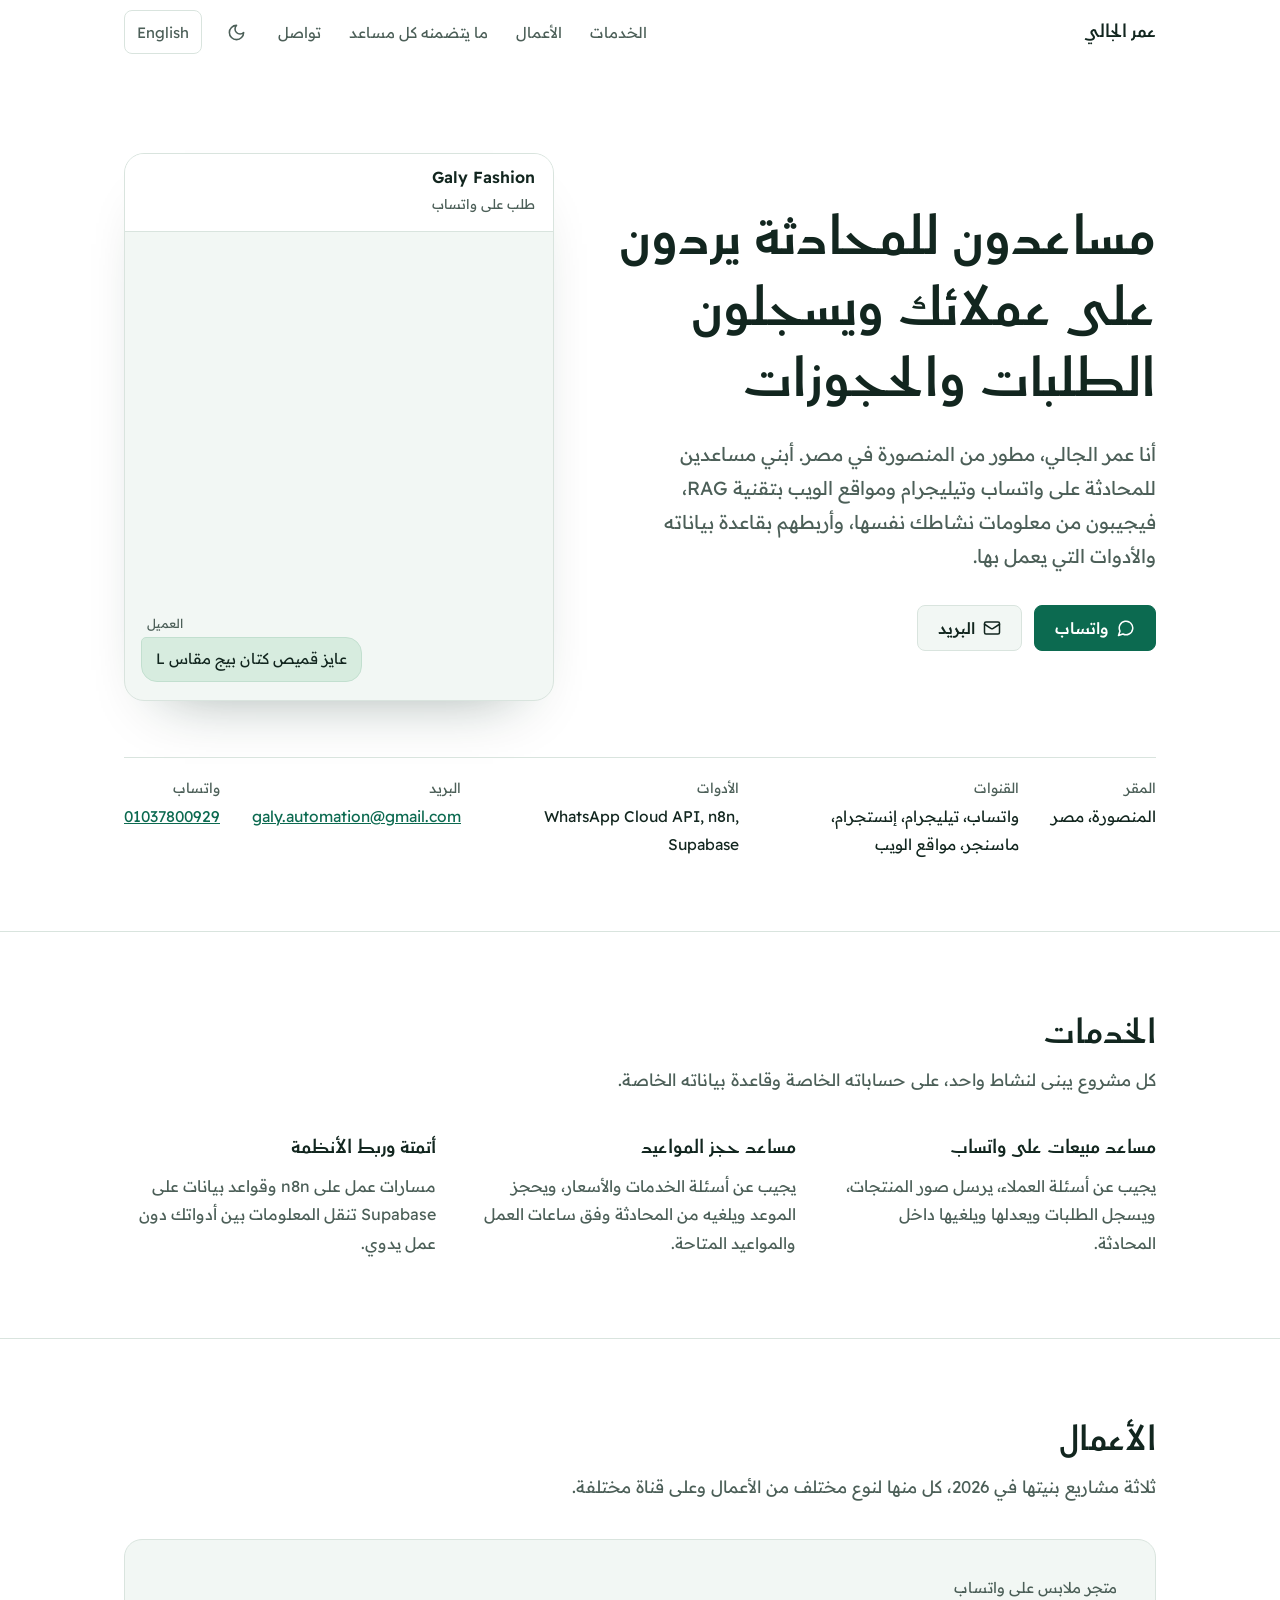
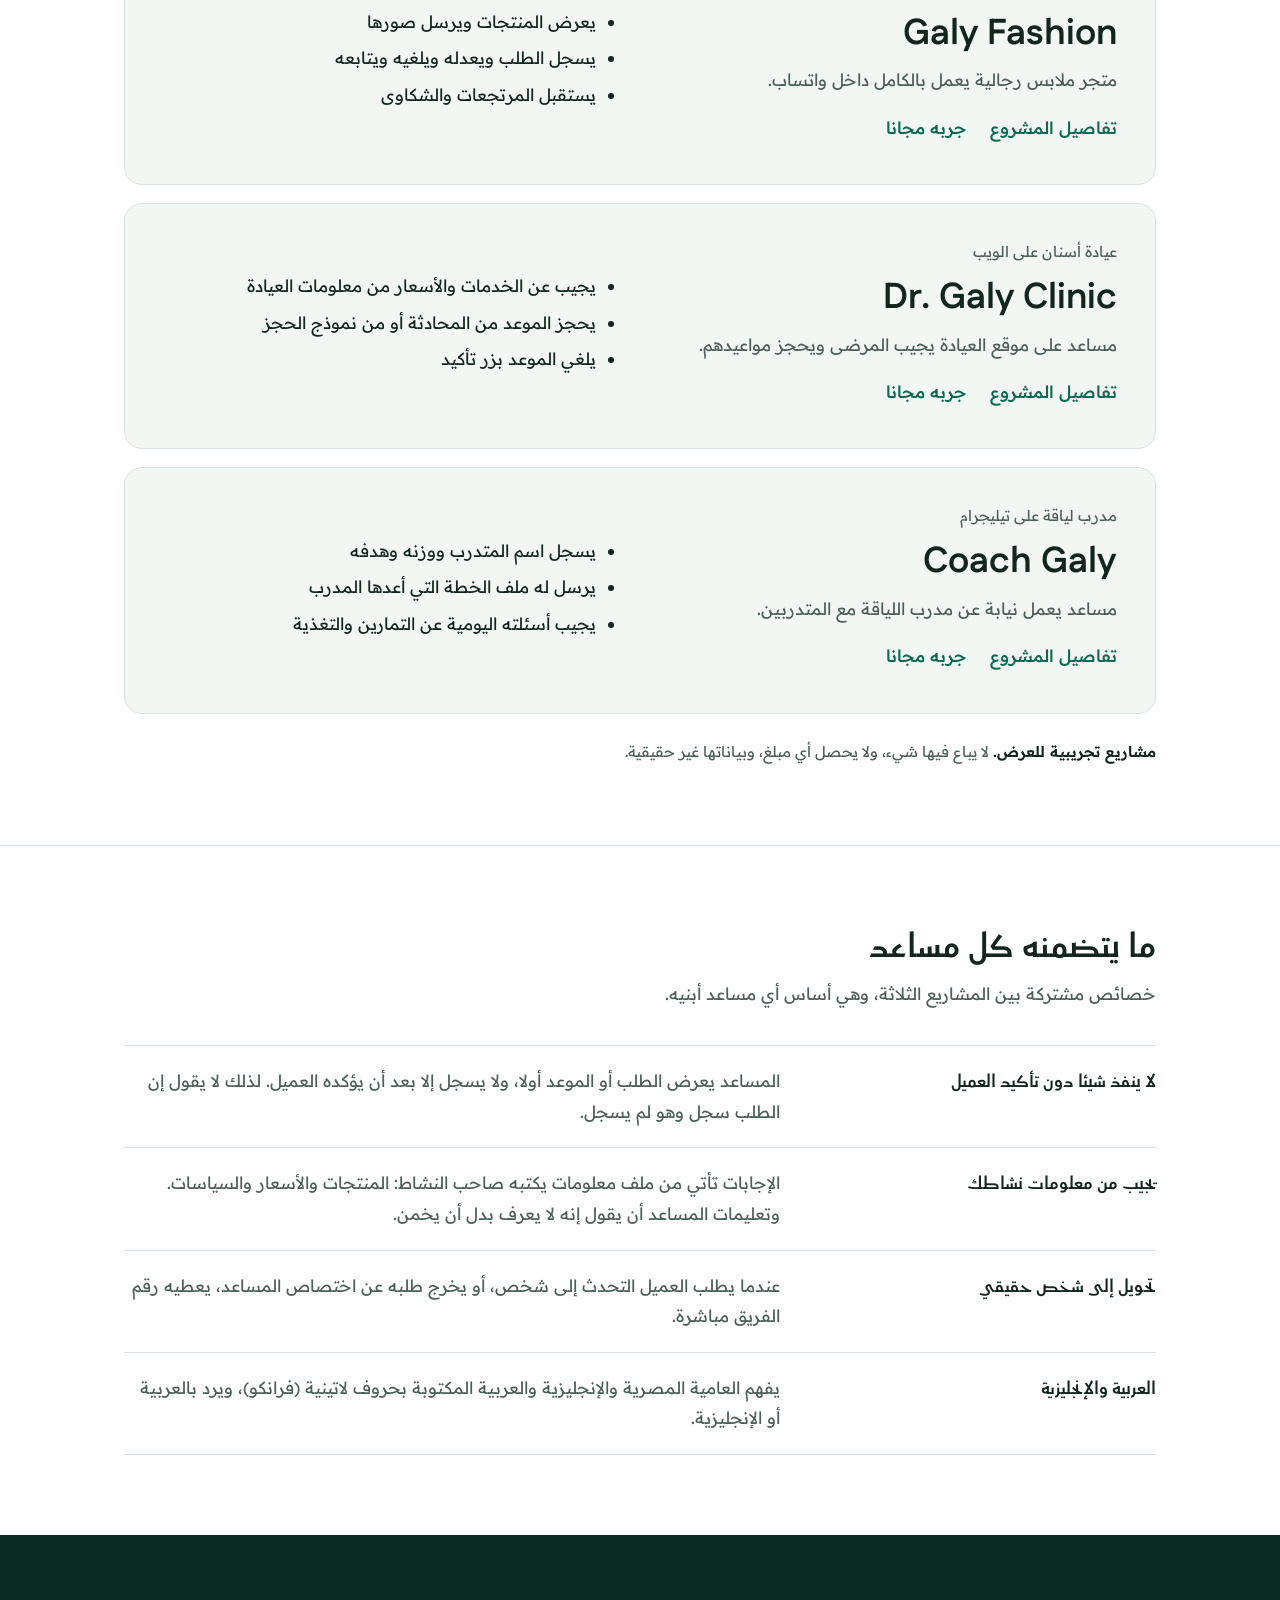
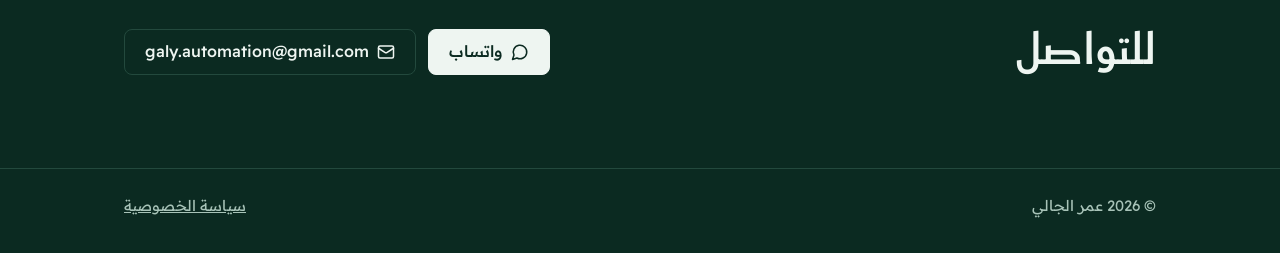
==== commit 40e7e3c7: "Pre-publish review: fixes and hardening Fixes - Coach chat: 82 kg with a fat-loss goal gets the 2000" ====
--- a/index.html
+++ b/index.html
@@ -12,10 +12,11 @@
 <meta property="og:url" content="https://galy.dev/">
 <meta property="og:title" content="عمر الجالي: مساعدون للمحادثة بتقنية RAG وأتمتة للشركات الصغيرة">
 <meta property="og:description" content="مساعدون على واتساب وتيليجرام ومواقع الويب يردون على العملاء ويسجلون الطلبات والحجوزات.">
+<link rel="canonical" href="https://galy.dev/">
 <link rel="preconnect" href="https://fonts.googleapis.com">
 <link rel="preconnect" href="https://fonts.gstatic.com" crossorigin>
 <link href="https://fonts.googleapis.com/css2?family=Fustat:wght@600;700&family=Readex+Pro:wght@400;500;600&display=swap" rel="stylesheet">
-<script>(function(d){d.classList.add("js");try{if(localStorage.getItem("lang")==="en"){d.lang="en";d.dir="ltr"}var t=localStorage.getItem("theme");if(t==="dark"||t==="light")d.setAttribute("data-theme",t)}catch(e){}})(document.documentElement)</script>
+<script src="boot.js"></script>
 <link rel="stylesheet" href="style.css">
 </head>
 <body>
@@ -76,7 +77,7 @@
     <dl class="facts">
       <div><dt><span data-lang="ar">المقر</span><span data-lang="en">Based in</span></dt><dd><span data-lang="ar">المنصورة، مصر</span><span data-lang="en">Mansoura, Egypt</span></dd></div>
       <div><dt><span data-lang="ar">القنوات</span><span data-lang="en">Channels</span></dt><dd><span data-lang="ar">واتساب، تيليجرام، إنستجرام، ماسنجر، مواقع الويب</span><span data-lang="en">WhatsApp, Telegram, Instagram, Messenger, websites</span></dd></div>
-      <div><dt><span data-lang="ar">الأدوات</span><span data-lang="en">Works with</span></dt><dd dir="ltr" style="text-align: start">WhatsApp Cloud API, n8n, Supabase</dd></div>
+      <div><dt><span data-lang="ar">الأدوات</span><span data-lang="en">Works with</span></dt><dd><bdi dir="ltr">WhatsApp Cloud API, n8n, Supabase</bdi></dd></div>
       <div><dt><span data-lang="ar">البريد</span><span data-lang="en">Email</span></dt><dd><a href="mailto:galy.automation@gmail.com">galy.automation@gmail.com</a></dd></div>
       <div><dt><span data-lang="ar">واتساب</span><span data-lang="en">WhatsApp</span></dt><dd><a href="https://wa.me/201037800929" dir="ltr">01037800929</a></dd></div>
     </dl>
@@ -203,6 +204,6 @@
   </div>
 </footer>
 
-<script src="site.js" onerror="document.documentElement.classList.remove('js')"></script>
+<script src="site.js"></script>
 </body>
 </html>
--- a/style.css
+++ b/style.css
@@ -209,8 +209,8 @@
 .chat-head { display: flex; align-items: center; justify-content: space-between; gap: 12px; padding: 12px 18px; background: var(--bg); border-bottom: 1px solid var(--border); }
 .chat-head b { display: block; font-weight: 600; font-size: 16px; line-height: 1.4; }
 .chat-head span { color: var(--text-2); font-size: 13.5px; }
-.chat-replay { display: inline-flex; align-items: center; justify-content: center; width: 44px; height: 44px; margin: -6px; border: 0; border-radius: 50%; background: none; color: var(--text-2); cursor: pointer; opacity: 0; pointer-events: none; transition: opacity var(--mid) ease, color var(--fast) ease, background-color var(--fast) ease, transform var(--slow) var(--ease); }
-.chat-replay.on { opacity: 1; pointer-events: auto; }
+.chat-replay { display: inline-flex; align-items: center; justify-content: center; width: 44px; height: 44px; margin: -6px; border: 0; border-radius: 50%; background: none; color: var(--text-2); cursor: pointer; opacity: 0; visibility: hidden; pointer-events: none; transition: opacity var(--mid) ease, visibility 0s linear var(--mid), color var(--fast) ease, background-color var(--fast) ease, transform var(--slow) var(--ease); }
+.chat-replay.on { opacity: 1; visibility: visible; pointer-events: auto; transition-delay: 0s; }
 .chat-replay:hover { color: var(--text); background: var(--tint); transform: rotate(-200deg); }
 .chat-replay svg { width: 18px; height: 18px; }
 .chat-body { height: 468px; padding: 16px 16px 18px; display: flex; flex-direction: column; justify-content: flex-end; overflow: hidden; -webkit-mask-image: linear-gradient(#0000, #000 44px); mask-image: linear-gradient(#0000, #000 44px); }
@@ -256,7 +256,7 @@
 @keyframes dot { 30% { opacity: 1; transform: translateY(-3px); } 60% { opacity: .35; transform: none; } }
 
 /* With motion turned off the whole chat is simply shown; without JavaScript the hero is text only. */
-html:not(.js) .chat-wrap { display: none; }
+html:not(.js) :is(.chat-wrap, .theme-btn, .lang-btn) { display: none; }
 html:not(.js) :is(.hero, .case-hero) { grid-template-columns: 1fr; }
 .chat.still .chat-body { height: auto; -webkit-mask-image: none; mask-image: none; }
 @media (max-width: 480px) { .chat-body { height: 440px; padding-inline: 12px; } .bubble { max-width: 92%; } .chat-confirm { width: 92%; } }
@@ -371,7 +371,8 @@
 .demo-line b { color: var(--text); font-weight: 600; }
 .two-col { display: grid; grid-template-columns: repeat(2, minmax(0, 1fr)); gap: 40px 64px; }
 @media (max-width: 880px) { .two-col { grid-template-columns: 1fr; } }
-.panel h3 { font-size: 22px; font-weight: 600; margin: 0 0 14px; }
+.panel h2 { font-size: 22px; line-height: inherit; letter-spacing: 0; margin: 0 0 14px; }
+html[lang="en"] .panel h2 { line-height: inherit; letter-spacing: 0; }
 .panel ul { margin: 0; padding-inline-start: 20px; }
 .panel li { margin-bottom: 10px; }
 .panel li:last-child { margin-bottom: 0; }
@@ -410,6 +411,9 @@
 .doc li { margin-bottom: 6px; }
 .callout { background: var(--surface); border: 1px solid var(--border); border-radius: 12px; padding: 16px 20px; margin: 20px 0; }
 .callout b { font-weight: 600; }
+/* The "page not found" page */
+.lost { min-height: calc(100vh - 150px); min-height: calc(100dvh - 150px); }
+.lost p { color: var(--text-2); margin: 12px 0 28px; max-width: 34em; }
 
 :is(h1, h2, h3, .brand, .spec dt) { font-weight: var(--head-weight); }
 
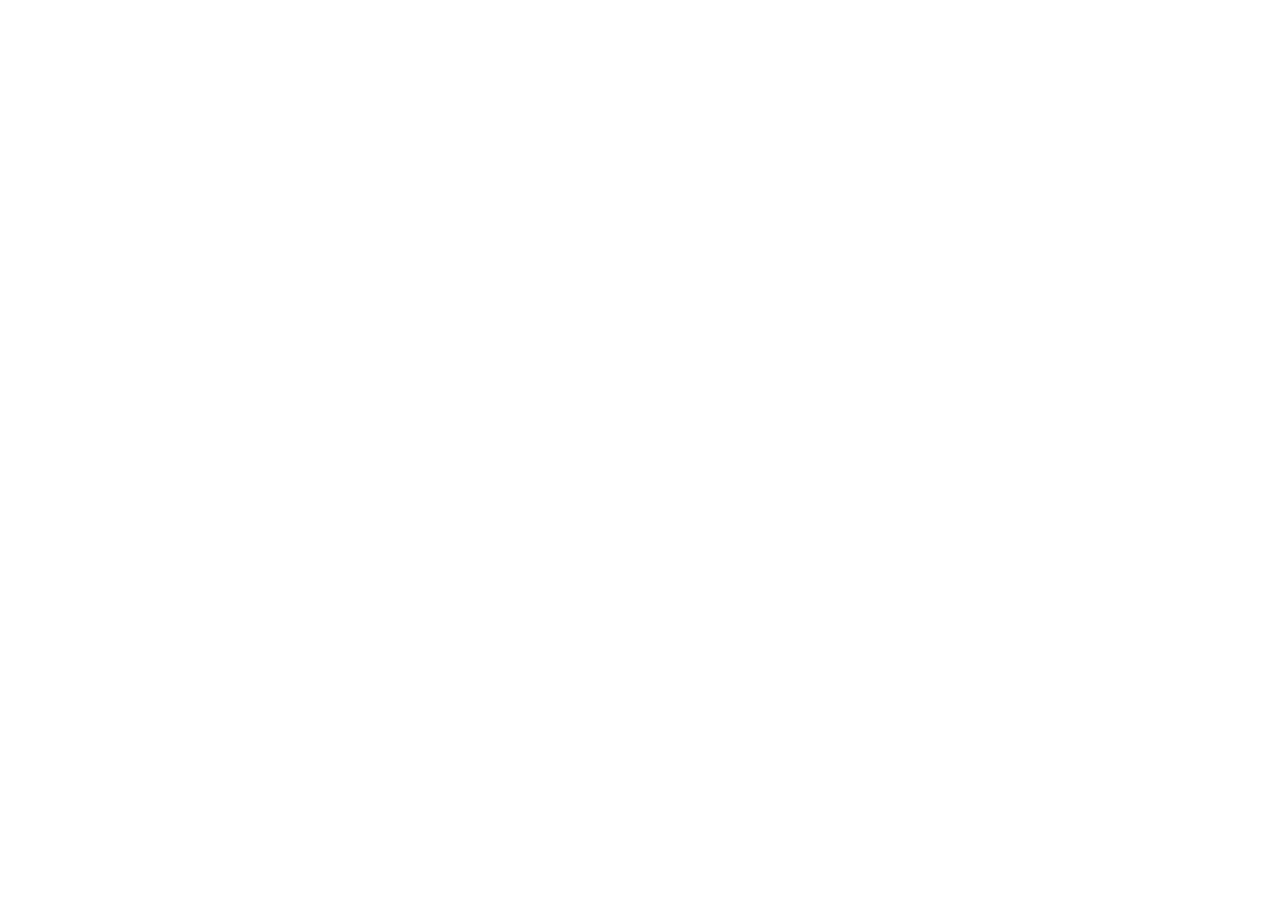
==== commit ee029c5b: "This address only forwards visitors to galy.dev" ====
--- a/index.html
+++ b/index.html
@@ -1,209 +1,18 @@
 <!doctype html>
-<html lang="ar" dir="rtl">
+<html lang="en">
 <head>
 <meta charset="utf-8">
-<meta name="viewport" content="width=device-width, initial-scale=1">
-<meta name="color-scheme" content="light dark">
-<title>عمر الجالي: مساعدون للمحادثة بتقنية RAG وأتمتة للشركات الصغيرة</title>
-<meta name="title-ar" content="عمر الجالي: مساعدون للمحادثة بتقنية RAG وأتمتة للشركات الصغيرة">
-<meta name="title-en" content="Omar Galy: RAG chat assistants and automation for small businesses">
-<meta name="description" content="عمر الجالي، مطور يبني مساعدين للمحادثة بتقنية RAG على واتساب وتيليجرام ومواقع الويب، يردون على العملاء ويسجلون الطلبات والحجوزات. المنصورة، مصر.">
-<meta property="og:type" content="website">
-<meta property="og:url" content="https://galy.dev/">
-<meta property="og:title" content="عمر الجالي: مساعدون للمحادثة بتقنية RAG وأتمتة للشركات الصغيرة">
-<meta property="og:description" content="مساعدون على واتساب وتيليجرام ومواقع الويب يردون على العملاء ويسجلون الطلبات والحجوزات.">
+<title>Moved to galy.dev</title>
+<meta name="robots" content="noindex">
 <link rel="canonical" href="https://galy.dev/">
-<link rel="preconnect" href="https://fonts.googleapis.com">
-<link rel="preconnect" href="https://fonts.gstatic.com" crossorigin>
-<link href="https://fonts.googleapis.com/css2?family=Fustat:wght@600;700&family=Readex+Pro:wght@400;500;600&display=swap" rel="stylesheet">
-<script src="boot.js"></script>
-<link rel="stylesheet" href="style.css">
+<meta http-equiv="refresh" content="0; url=https://galy.dev/">
+<script>
+// This address only forwards to galy.dev, keeping the page the visitor asked for.
+var p = location.pathname.replace(/\/index\.html$/, "/").replace(/\.html$/, "");
+location.replace("https://galy.dev" + p + location.hash);
+</script>
 </head>
 <body>
-<a class="skip" href="#main"><span data-lang="ar">انتقل إلى المحتوى</span><span data-lang="en">Skip to content</span></a>
-
-<header>
-  <div class="container nav">
-    <a class="brand" href="#main"><span data-lang="ar">عمر الجالي</span><span data-lang="en">Omar Galy</span></a>
-    <nav class="nav-links" aria-label="Main">
-      <a href="#services"><span data-lang="ar">الخدمات</span><span data-lang="en">Services</span></a>
-      <a href="#work"><span data-lang="ar">الأعمال</span><span data-lang="en">Work</span></a>
-      <a href="#included"><span data-lang="ar">ما يتضمنه كل مساعد</span><span data-lang="en">What's included</span></a>
-      <a href="#contact"><span data-lang="ar">تواصل</span><span data-lang="en">Contact</span></a>
-      <button class="theme-btn" type="button" id="theme" aria-label="Night mode"><svg class="moon" viewBox="0 0 24 24" fill="none" stroke="currentColor" stroke-width="2" stroke-linecap="round" stroke-linejoin="round" aria-hidden="true"><path d="M12 3a6 6 0 0 0 9 9 9 9 0 1 1-9-9Z"/></svg><svg class="sun" viewBox="0 0 24 24" fill="none" stroke="currentColor" stroke-width="2" stroke-linecap="round" stroke-linejoin="round" aria-hidden="true"><circle cx="12" cy="12" r="4"/><path d="M12 2v2M12 20v2M4.93 4.93l1.41 1.41M17.66 17.66l1.41 1.41M2 12h2M20 12h2M6.34 17.66l-1.41 1.41M19.07 4.93l-1.41 1.41"/></svg></button>
-      <button class="lang-btn" type="button" id="lang"><span data-lang="ar" lang="en">English</span><span data-lang="en" lang="ar">العربية</span></button>
-    </nav>
-  </div>
-</header>
-
-<main id="main">
-  <div class="container hero">
-    <div class="hero-copy">
-      <h1>
-        <span data-lang="ar">مساعدون للمحادثة يردون على عملائك ويسجلون الطلبات والحجوزات</span>
-        <span data-lang="en">Chat assistants that answer your customers and take their orders and bookings</span>
-      </h1>
-      <p class="intro">
-        <span data-lang="ar">أنا عمر الجالي، مطور من المنصورة في مصر. أبني مساعدين للمحادثة على واتساب وتيليجرام ومواقع الويب بتقنية RAG، فيجيبون من معلومات نشاطك نفسها، وأربطهم بقاعدة بياناته والأدوات التي يعمل بها.</span>
-        <span data-lang="en">I'm Omar Galy, a developer in Mansoura, Egypt. I build RAG chat assistants for WhatsApp, Telegram and websites: they answer from your business's own information, and I connect them to its database and the tools it already uses.</span>
-      </p>
-      <div class="actions">
-        <a class="btn btn-primary" href="https://wa.me/201037800929">
-          <svg viewBox="0 0 24 24" fill="none" stroke="currentColor" stroke-width="2" stroke-linecap="round" stroke-linejoin="round" aria-hidden="true"><path d="M7.9 20A9 9 0 1 0 4 16.1L2 22Z"/></svg>
-          <span data-lang="ar">واتساب</span><span data-lang="en">WhatsApp</span>
-        </a>
-        <a class="btn btn-secondary" href="mailto:galy.automation@gmail.com">
-          <svg viewBox="0 0 24 24" fill="none" stroke="currentColor" stroke-width="2" stroke-linecap="round" stroke-linejoin="round" aria-hidden="true"><rect x="2" y="4" width="20" height="16" rx="2"/><path d="m22 7-8.97 5.7a1.94 1.94 0 0 1-2.06 0L2 7"/></svg>
-          <span data-lang="ar">البريد</span><span data-lang="en">Email</span>
-        </a>
-        <a class="btn btn-secondary" data-mostaql hidden href="#" rel="noopener">
-          <span data-lang="ar">حسابي على مستقل</span><span data-lang="en">My Mostaql profile</span>
-        </a>
-      </div>
-    </div>
-
-    <div class="chat-wrap">
-      <div class="chat" data-chat="order">
-        <div class="chat-head">
-          <div><b>Galy Fashion</b><span><span data-lang="ar">طلب على واتساب</span><span data-lang="en">An order on WhatsApp</span></span></div>
-          <button class="chat-replay" type="button" aria-label="Replay the chat"><svg viewBox="0 0 24 24" fill="none" stroke="currentColor" stroke-width="2" stroke-linecap="round" stroke-linejoin="round" aria-hidden="true"><path d="M3 12a9 9 0 1 0 3-6.7L3 8"/><path d="M3 3v5h5"/></svg></button>
-        </div>
-        <div class="chat-body" aria-live="off"></div>
-      </div>
-    </div>
-  </div>
-
-  <div class="container hero-facts">
-    <dl class="facts">
-      <div><dt><span data-lang="ar">المقر</span><span data-lang="en">Based in</span></dt><dd><span data-lang="ar">المنصورة، مصر</span><span data-lang="en">Mansoura, Egypt</span></dd></div>
-      <div><dt><span data-lang="ar">القنوات</span><span data-lang="en">Channels</span></dt><dd><span data-lang="ar">واتساب، تيليجرام، إنستجرام، ماسنجر، مواقع الويب</span><span data-lang="en">WhatsApp, Telegram, Instagram, Messenger, websites</span></dd></div>
-      <div><dt><span data-lang="ar">الأدوات</span><span data-lang="en">Works with</span></dt><dd><bdi dir="ltr">WhatsApp Cloud API, n8n, Supabase</bdi></dd></div>
-      <div><dt><span data-lang="ar">البريد</span><span data-lang="en">Email</span></dt><dd><a href="mailto:galy.automation@gmail.com">galy.automation@gmail.com</a></dd></div>
-      <div><dt><span data-lang="ar">واتساب</span><span data-lang="en">WhatsApp</span></dt><dd><a href="https://wa.me/201037800929" dir="ltr">01037800929</a></dd></div>
-    </dl>
-  </div>
-
-  <section id="services">
-    <div class="container">
-      <h2><span data-lang="ar">الخدمات</span><span data-lang="en">Services</span></h2>
-      <p class="lead"><span data-lang="ar">كل مشروع يبنى لنشاط واحد، على حساباته الخاصة وقاعدة بياناته الخاصة.</span><span data-lang="en">Each project is built for one business, on its own accounts and its own database.</span></p>
-      <div class="plain-3">
-        <div class="item">
-          <h3><span data-lang="ar">مساعد مبيعات على واتساب</span><span data-lang="en">WhatsApp sales assistant</span></h3>
-          <p><span data-lang="ar">يجيب عن أسئلة العملاء، يرسل صور المنتجات، ويسجل الطلبات ويعدلها ويلغيها داخل المحادثة.</span><span data-lang="en">Answers customers' questions, sends product photos, and takes, changes or cancels orders inside the chat.</span></p>
-        </div>
-        <div class="item">
-          <h3><span data-lang="ar">مساعد حجز المواعيد</span><span data-lang="en">Appointment booking assistant</span></h3>
-          <p><span data-lang="ar">يجيب عن أسئلة الخدمات والأسعار، ويحجز الموعد ويلغيه من المحادثة وفق ساعات العمل والمواعيد المتاحة.</span><span data-lang="en">Answers questions about services and prices, and books or cancels an appointment in the chat, within working hours and the free slots.</span></p>
-        </div>
-        <div class="item">
-          <h3><span data-lang="ar">أتمتة وربط الأنظمة</span><span data-lang="en">Automation</span></h3>
-          <p><span data-lang="ar">مسارات عمل على n8n وقواعد بيانات على Supabase تنقل المعلومات بين أدواتك دون عمل يدوي.</span><span data-lang="en">n8n workflows and Supabase databases that move information between your tools without manual work.</span></p>
-        </div>
-      </div>
-    </div>
-  </section>
-
-  <section id="work">
-    <div class="container">
-      <h2><span data-lang="ar">الأعمال</span><span data-lang="en">Work</span></h2>
-      <p class="lead"><span data-lang="ar">ثلاثة مشاريع بنيتها في 2026، كل منها لنوع مختلف من الأعمال وعلى قناة مختلفة.</span><span data-lang="en">Three projects I built in 2026, each for a different kind of business and on a different channel.</span></p>
-      <div class="work">
-        <article class="work-card">
-          <div class="work-body">
-            <p class="work-kind"><span data-lang="ar">متجر ملابس على واتساب</span><span data-lang="en">Clothing shop on WhatsApp</span></p>
-            <h3 class="vt-store"><a href="galy-fashion.html">Galy Fashion</a></h3>
-            <p><span data-lang="ar">متجر ملابس رجالية يعمل بالكامل داخل واتساب.</span><span data-lang="en">A men's clothing shop that runs entirely inside WhatsApp.</span></p>
-            <ul>
-              <li><span data-lang="ar">يعرض المنتجات ويرسل صورها</span><span data-lang="en">Shows products and sends their photos</span></li>
-              <li><span data-lang="ar">يسجل الطلب ويعدله ويلغيه ويتابعه</span><span data-lang="en">Takes, changes, cancels and tracks orders</span></li>
-              <li><span data-lang="ar">يستقبل المرتجعات والشكاوى</span><span data-lang="en">Handles returns and complaints</span></li>
-            </ul>
-            <div class="work-links">
-              <a href="galy-fashion.html"><span data-lang="ar">تفاصيل المشروع</span><span data-lang="en">Project details</span></a>
-              <a href="https://wa.me/15551458355" rel="noopener"><span data-lang="ar">جربه مجانا</span><span data-lang="en">Try it for free</span></a>
-            </div>
-          </div>
-        </article>
-
-        <article class="work-card">
-          <div class="work-body">
-            <p class="work-kind"><span data-lang="ar">عيادة أسنان على الويب</span><span data-lang="en">Dental clinic on the web</span></p>
-            <h3 class="vt-clinic"><a href="dr-galy-clinic.html">Dr. Galy Clinic</a></h3>
-            <p><span data-lang="ar">مساعد على موقع العيادة يجيب المرضى ويحجز مواعيدهم.</span><span data-lang="en">An assistant on the clinic's website that answers patients and books their appointments.</span></p>
-            <ul>
-              <li><span data-lang="ar">يجيب عن الخدمات والأسعار من معلومات العيادة</span><span data-lang="en">Answers about services and prices from the clinic's own information</span></li>
-              <li><span data-lang="ar">يحجز الموعد من المحادثة أو من نموذج الحجز</span><span data-lang="en">Books from the chat or from the booking form</span></li>
-              <li><span data-lang="ar">يلغي الموعد بزر تأكيد</span><span data-lang="en">Cancels an appointment with a confirm button</span></li>
-            </ul>
-            <div class="work-links">
-              <a href="dr-galy-clinic.html"><span data-lang="ar">تفاصيل المشروع</span><span data-lang="en">Project details</span></a>
-              <a href="https://dr-galy-clinic.pages.dev" rel="noopener"><span data-lang="ar">جربه مجانا</span><span data-lang="en">Try it for free</span></a>
-            </div>
-          </div>
-        </article>
-
-        <article class="work-card">
-          <div class="work-body">
-            <p class="work-kind"><span data-lang="ar">مدرب لياقة على تيليجرام</span><span data-lang="en">Fitness coach on Telegram</span></p>
-            <h3 class="vt-coach"><a href="coach-galy.html">Coach Galy</a></h3>
-            <p><span data-lang="ar">مساعد يعمل نيابة عن مدرب اللياقة مع المتدربين.</span><span data-lang="en">An assistant that works with trainees on a fitness coach's behalf.</span></p>
-            <ul>
-              <li><span data-lang="ar">يسجل اسم المتدرب ووزنه وهدفه</span><span data-lang="en">Records the trainee's name, weight and goal</span></li>
-              <li><span data-lang="ar">يرسل له ملف الخطة التي أعدها المدرب</span><span data-lang="en">Sends the plan file the coach prepared</span></li>
-              <li><span data-lang="ar">يجيب أسئلته اليومية عن التمارين والتغذية</span><span data-lang="en">Answers daily questions about training and food</span></li>
-            </ul>
-            <div class="work-links">
-              <a href="coach-galy.html"><span data-lang="ar">تفاصيل المشروع</span><span data-lang="en">Project details</span></a>
-              <a href="https://t.me/Coach_Galy_Bot" rel="noopener"><span data-lang="ar">جربه مجانا</span><span data-lang="en">Try it for free</span></a>
-            </div>
-          </div>
-        </article>
-      </div>
-      <p class="note"><span data-lang="ar"><b>مشاريع تجريبية للعرض.</b> لا يباع فيها شيء، ولا يحصل أي مبلغ، وبياناتها غير حقيقية.</span><span data-lang="en"><b>Demo projects.</b> Nothing is sold, no payment is taken, and their data is not real.</span></p>
-    </div>
-  </section>
-
-  <section id="included">
-    <div class="container">
-      <h2><span data-lang="ar">ما يتضمنه كل مساعد</span><span data-lang="en">What every assistant includes</span></h2>
-      <p class="lead"><span data-lang="ar">خصائص مشتركة بين المشاريع الثلاثة، وهي أساس أي مساعد أبنيه.</span><span data-lang="en">Features the three projects share, and the base of any assistant I build.</span></p>
-      <dl class="spec">
-        <div><dt><span data-lang="ar">لا ينفذ شيئا دون تأكيد العميل</span><span data-lang="en">Nothing happens without a confirmation</span></dt><dd><span data-lang="ar">المساعد يعرض الطلب أو الموعد أولا، ولا يسجل إلا بعد أن يؤكده العميل. لذلك لا يقول إن الطلب سجل وهو لم يسجل.</span><span data-lang="en">The assistant shows the order or appointment first, and it is saved only after the customer confirms. So it can't say an order went through when it didn't.</span></dd></div>
-        <div><dt><span data-lang="ar">يجيب من معلومات نشاطك</span><span data-lang="en">Answers from your own information</span></dt><dd><span data-lang="ar">الإجابات تأتي من ملف معلومات يكتبه صاحب النشاط: المنتجات والأسعار والسياسات. وتعليمات المساعد أن يقول إنه لا يعرف بدل أن يخمن.</span><span data-lang="en">Answers come from an information file the business owner writes: products, prices and policies. The assistant is instructed to say it doesn't know rather than guess.</span></dd></div>
-        <div><dt><span data-lang="ar">تحويل إلى شخص حقيقي</span><span data-lang="en">Hand-off to a person</span></dt><dd><span data-lang="ar">عندما يطلب العميل التحدث إلى شخص، أو يخرج طلبه عن اختصاص المساعد، يعطيه رقم الفريق مباشرة.</span><span data-lang="en">When a customer asks for a person, or needs something outside the assistant's job, it gives the team's number straight away.</span></dd></div>
-        <div><dt><span data-lang="ar">العربية والإنجليزية</span><span data-lang="en">Arabic and English</span></dt><dd><span data-lang="ar">يفهم العامية المصرية والإنجليزية والعربية المكتوبة بحروف لاتينية (فرانكو)، ويرد بالعربية أو الإنجليزية.</span><span data-lang="en">Understands Egyptian Arabic, English and Arabic typed in Latin letters (Franco), and replies in Arabic or English.</span></dd></div>
-      </dl>
-    </div>
-  </section>
-
-  <section id="contact">
-    <div class="container contact">
-      <div>
-        <h2><span data-lang="ar">للتواصل</span><span data-lang="en">Contact</span></h2>
-      </div>
-      <div class="actions">
-        <a class="btn btn-primary" href="https://wa.me/201037800929">
-          <svg viewBox="0 0 24 24" fill="none" stroke="currentColor" stroke-width="2" stroke-linecap="round" stroke-linejoin="round" aria-hidden="true"><path d="M7.9 20A9 9 0 1 0 4 16.1L2 22Z"/></svg>
-          <span data-lang="ar">واتساب</span><span data-lang="en">WhatsApp</span>
-        </a>
-        <a class="btn btn-secondary" href="mailto:galy.automation@gmail.com">
-          <svg viewBox="0 0 24 24" fill="none" stroke="currentColor" stroke-width="2" stroke-linecap="round" stroke-linejoin="round" aria-hidden="true"><rect x="2" y="4" width="20" height="16" rx="2"/><path d="m22 7-8.97 5.7a1.94 1.94 0 0 1-2.06 0L2 7"/></svg>
-          galy.automation@gmail.com
-        </a>
-        <a class="btn btn-secondary" data-mostaql hidden href="#" rel="noopener"><span data-lang="ar">مستقل</span><span data-lang="en">Mostaql</span></a>
-      </div>
-    </div>
-  </section>
-</main>
-
-<footer>
-  <div class="container">
-    <span>© 2026 <span data-lang="ar">عمر الجالي</span><span data-lang="en">Omar Galy</span></span>
-    <a href="privacy.html"><span data-lang="ar">سياسة الخصوصية</span><span data-lang="en">Privacy policy</span></a>
-  </div>
-</footer>
-
-<script src="site.js"></script>
+<p>This site has moved to <a href="https://galy.dev/">galy.dev</a>.</p>
 </body>
 </html>
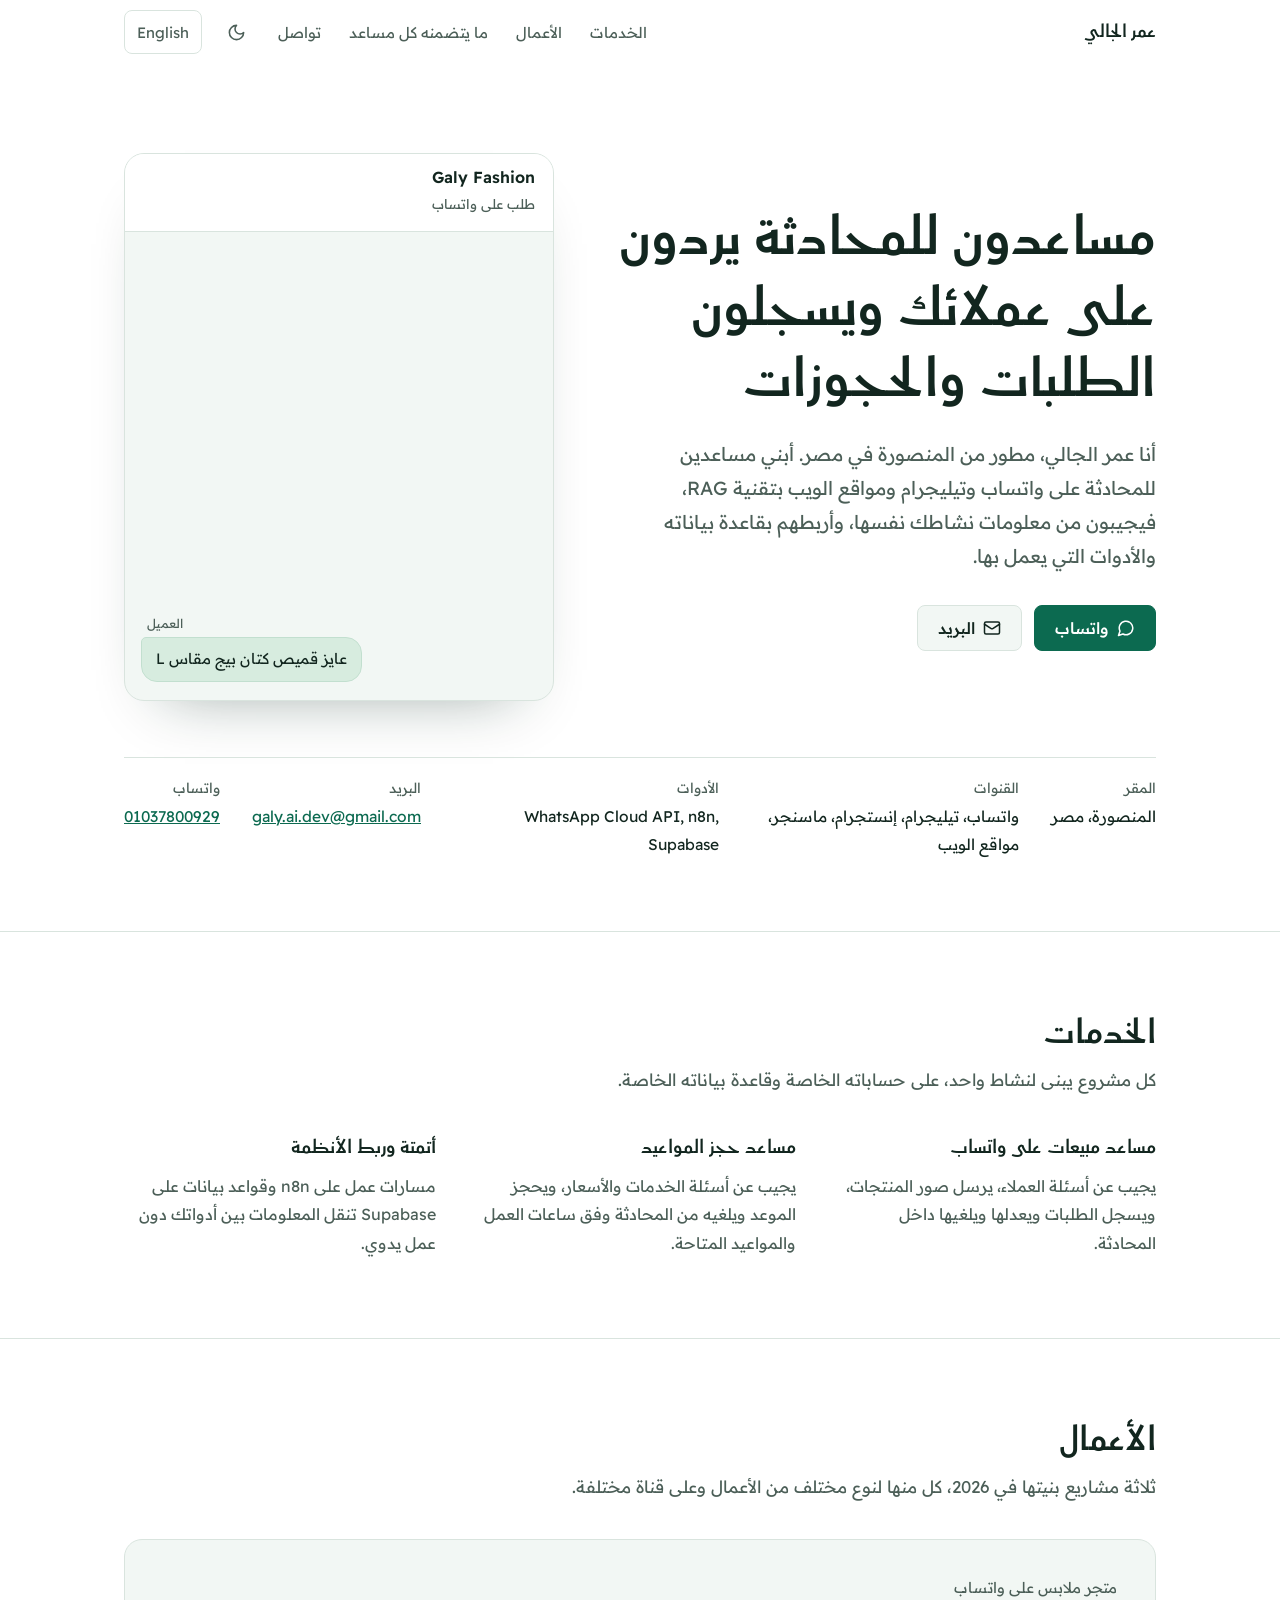
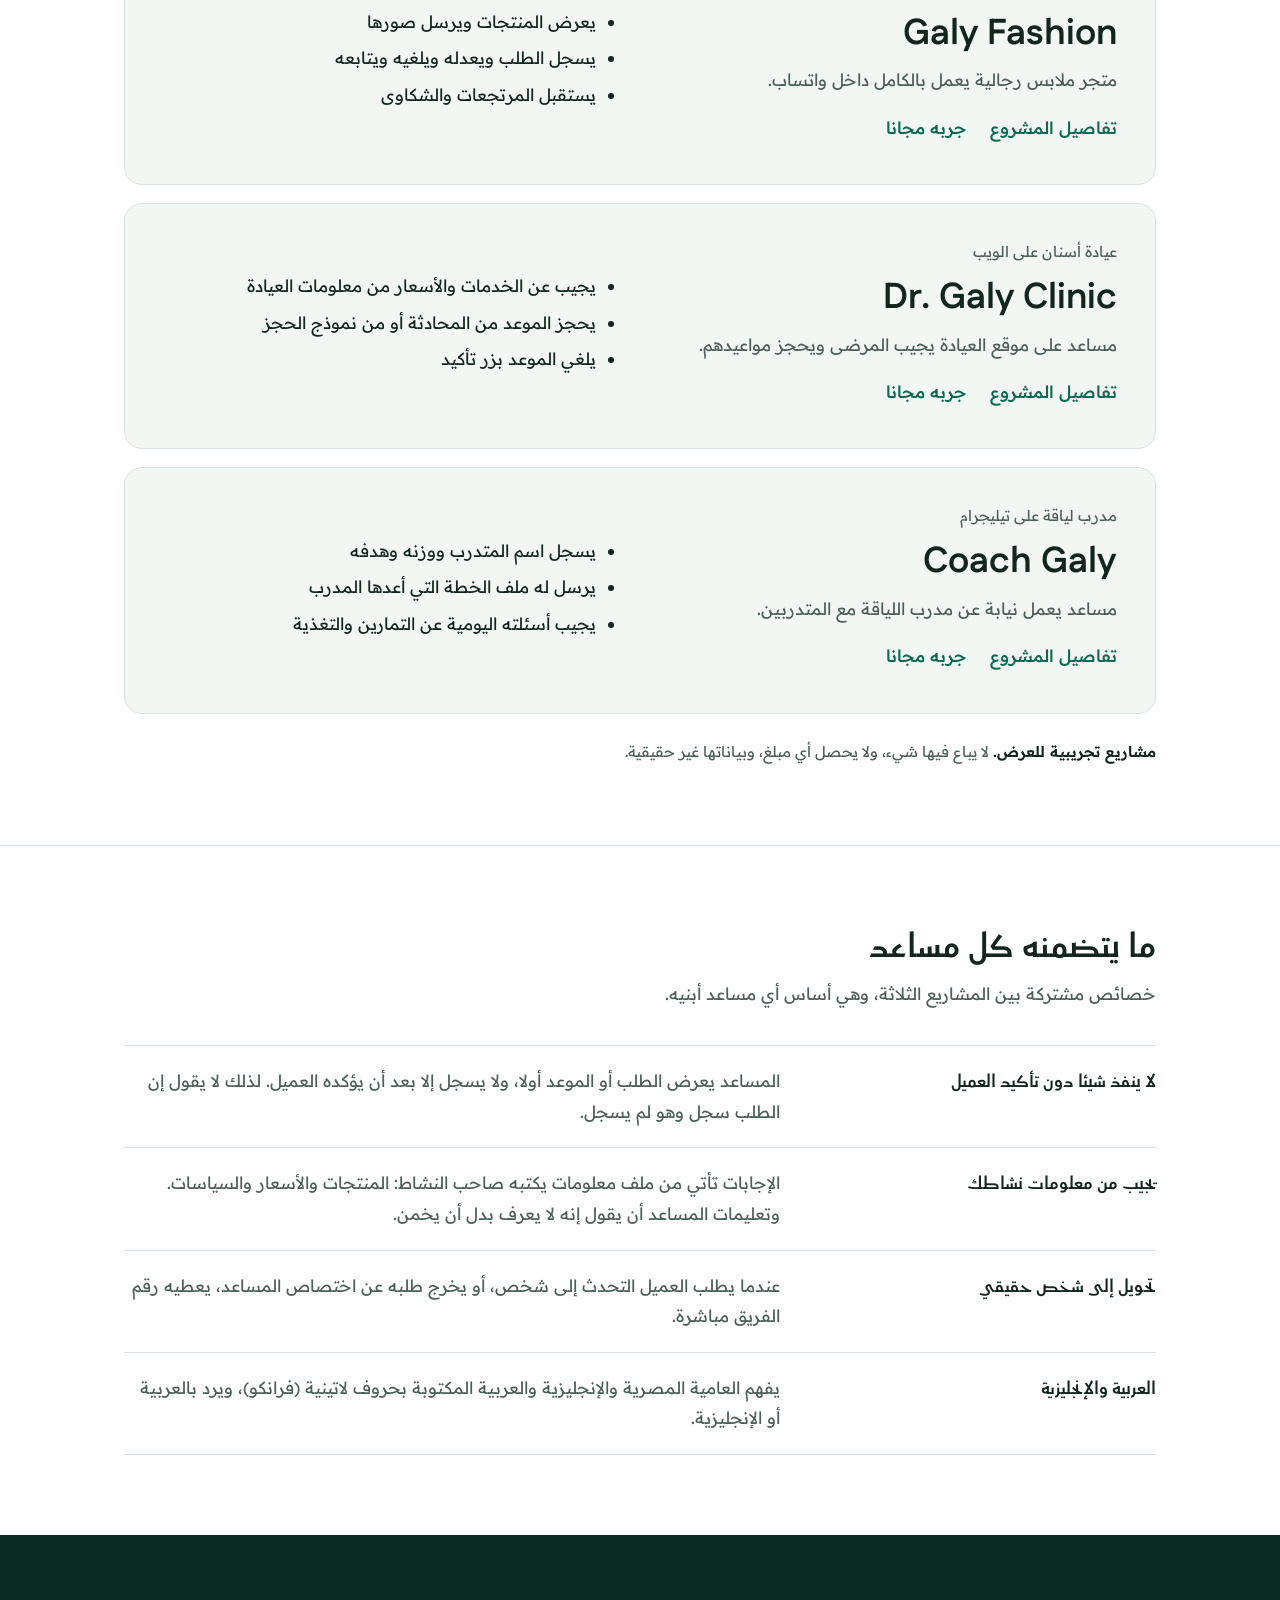
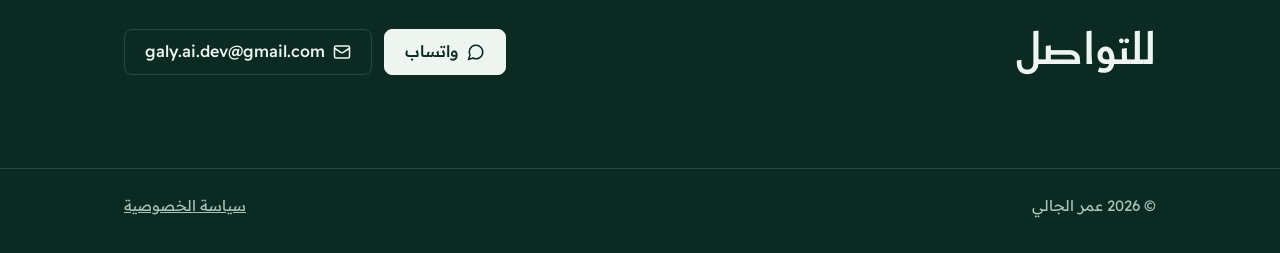
==== commit c4e7b79c: "Contact email on every page is now galy.ai.dev@gmail.com (the Gmail the Meta account uses)" ====
--- a/index.html
+++ b/index.html
@@ -1,18 +1,220 @@
 <!doctype html>
-<html lang="en">
+<html lang="ar" dir="rtl">
 <head>
 <meta charset="utf-8">
-<title>Moved to galy.dev</title>
-<meta name="robots" content="noindex">
+<meta name="viewport" content="width=device-width, initial-scale=1">
+<meta name="color-scheme" content="light">
+<title>عمر الجالي: مساعدون للمحادثة بتقنية RAG وأتمتة للشركات الصغيرة</title>
+<meta name="title-ar" content="عمر الجالي: مساعدون للمحادثة بتقنية RAG وأتمتة للشركات الصغيرة">
+<meta name="title-en" content="Omar Galy: RAG chat assistants and automation for small businesses">
+<meta name="description" content="عمر الجالي، مطور يبني مساعدين للمحادثة بتقنية RAG على واتساب وتيليجرام ومواقع الويب، يردون على العملاء ويسجلون الطلبات والحجوزات. المنصورة، مصر.">
+<meta property="og:type" content="website">
+<meta property="og:url" content="https://galy.dev/">
+<meta property="og:title" content="عمر الجالي: مساعدون للمحادثة بتقنية RAG وأتمتة للشركات الصغيرة">
+<meta property="og:description" content="مساعدون على واتساب وتيليجرام ومواقع الويب يردون على العملاء ويسجلون الطلبات والحجوزات.">
+<meta property="og:site_name" content="عمر الجالي">
+<meta property="og:locale" content="ar_EG">
+<meta property="og:image" content="https://galy.dev/img/og-card.png">
+<meta property="og:image:type" content="image/png">
+<meta property="og:image:width" content="1200">
+<meta property="og:image:height" content="630">
+<meta property="og:image:alt" content="عمر الجالي: مساعدون للمحادثة يردون على عملائك ويسجلون الطلبات والحجوزات">
+<meta name="twitter:card" content="summary_large_image">
 <link rel="canonical" href="https://galy.dev/">
-<meta http-equiv="refresh" content="0; url=https://galy.dev/">
-<script>
-// This address only forwards to galy.dev, keeping the page the visitor asked for.
-var p = location.pathname.replace(/\/index\.html$/, "/").replace(/\.html$/, "");
-location.replace("https://galy.dev" + p + location.hash);
-</script>
+<link rel="icon" href="favicon.ico" sizes="32x32">
+<link rel="icon" href="favicon.svg" type="image/svg+xml">
+<link rel="apple-touch-icon" href="apple-touch-icon.png">
+<link rel="preconnect" href="https://fonts.googleapis.com">
+<link rel="preconnect" href="https://fonts.gstatic.com" crossorigin>
+<link href="https://fonts.googleapis.com/css2?family=Fustat:wght@600;700&family=Readex+Pro:wght@400;500;600&display=swap" rel="stylesheet">
+<script src="boot.js"></script>
+<link rel="stylesheet" href="style.css">
 </head>
 <body>
-<p>This site has moved to <a href="https://galy.dev/">galy.dev</a>.</p>
+<a class="skip" href="#main"><span data-lang="ar">انتقل إلى المحتوى</span><span data-lang="en">Skip to content</span></a>
+
+<header>
+  <div class="container nav">
+    <a class="brand" href="#main"><span data-lang="ar">عمر الجالي</span><span data-lang="en">Omar Galy</span></a>
+    <nav class="nav-links" aria-label="Main">
+      <a href="#services"><span data-lang="ar">الخدمات</span><span data-lang="en">Services</span></a>
+      <a href="#work"><span data-lang="ar">الأعمال</span><span data-lang="en">Work</span></a>
+      <a href="#included"><span data-lang="ar">ما يتضمنه كل مساعد</span><span data-lang="en">What's included</span></a>
+      <a href="#contact"><span data-lang="ar">تواصل</span><span data-lang="en">Contact</span></a>
+      <button class="theme-btn" type="button" id="theme" aria-label="Night mode"><svg class="moon" viewBox="0 0 24 24" fill="none" stroke="currentColor" stroke-width="2" stroke-linecap="round" stroke-linejoin="round" aria-hidden="true"><path d="M12 3a6 6 0 0 0 9 9 9 9 0 1 1-9-9Z"/></svg><svg class="sun" viewBox="0 0 24 24" fill="none" stroke="currentColor" stroke-width="2" stroke-linecap="round" stroke-linejoin="round" aria-hidden="true"><circle cx="12" cy="12" r="4"/><path d="M12 2v2M12 20v2M4.93 4.93l1.41 1.41M17.66 17.66l1.41 1.41M2 12h2M20 12h2M6.34 17.66l-1.41 1.41M19.07 4.93l-1.41 1.41"/></svg></button>
+      <button class="lang-btn" type="button" id="lang"><span data-lang="ar" lang="en">English</span><span data-lang="en" lang="ar">العربية</span></button>
+    </nav>
+  </div>
+</header>
+
+<main id="main">
+  <div class="container hero">
+    <div class="hero-copy">
+      <h1>
+        <span data-lang="ar">مساعدون للمحادثة يردون على عملائك ويسجلون الطلبات والحجوزات</span>
+        <span data-lang="en">Chat assistants that answer your customers and take their orders and bookings</span>
+      </h1>
+      <p class="intro">
+        <span data-lang="ar">أنا عمر الجالي، مطور من المنصورة في مصر. أبني مساعدين للمحادثة على واتساب وتيليجرام ومواقع الويب بتقنية RAG، فيجيبون من معلومات نشاطك نفسها، وأربطهم بقاعدة بياناته والأدوات التي يعمل بها.</span>
+        <span data-lang="en">I'm Omar Galy, a developer in Mansoura, Egypt. I build RAG chat assistants for WhatsApp, Telegram and websites: they answer from your business's own information, and I connect them to its database and the tools it already uses.</span>
+      </p>
+      <div class="actions">
+        <a class="btn btn-primary" href="https://wa.me/201037800929">
+          <svg viewBox="0 0 24 24" fill="none" stroke="currentColor" stroke-width="2" stroke-linecap="round" stroke-linejoin="round" aria-hidden="true"><path d="M7.9 20A9 9 0 1 0 4 16.1L2 22Z"/></svg>
+          <span data-lang="ar">واتساب</span><span data-lang="en">WhatsApp</span>
+        </a>
+        <a class="btn btn-secondary" href="mailto:galy.ai.dev@gmail.com">
+          <svg viewBox="0 0 24 24" fill="none" stroke="currentColor" stroke-width="2" stroke-linecap="round" stroke-linejoin="round" aria-hidden="true"><rect x="2" y="4" width="20" height="16" rx="2"/><path d="m22 7-8.97 5.7a1.94 1.94 0 0 1-2.06 0L2 7"/></svg>
+          <span data-lang="ar">البريد</span><span data-lang="en">Email</span>
+        </a>
+        <a class="btn btn-secondary" data-mostaql hidden href="#" rel="noopener">
+          <span data-lang="ar">حسابي على مستقل</span><span data-lang="en">My Mostaql profile</span>
+        </a>
+      </div>
+    </div>
+
+    <div class="chat-wrap">
+      <div class="chat" data-chat="order">
+        <div class="chat-head">
+          <div><b>Galy Fashion</b><span><span data-lang="ar">طلب على واتساب</span><span data-lang="en">An order on WhatsApp</span></span></div>
+          <button class="chat-replay" type="button" aria-label="Replay the chat"><svg viewBox="0 0 24 24" fill="none" stroke="currentColor" stroke-width="2" stroke-linecap="round" stroke-linejoin="round" aria-hidden="true"><path d="M3 12a9 9 0 1 0 3-6.7L3 8"/><path d="M3 3v5h5"/></svg></button>
+        </div>
+        <div class="chat-body" aria-live="off"></div>
+      </div>
+    </div>
+  </div>
+
+  <div class="container hero-facts">
+    <dl class="facts">
+      <div><dt><span data-lang="ar">المقر</span><span data-lang="en">Based in</span></dt><dd><span data-lang="ar">المنصورة، مصر</span><span data-lang="en">Mansoura, Egypt</span></dd></div>
+      <div><dt><span data-lang="ar">القنوات</span><span data-lang="en">Channels</span></dt><dd><span data-lang="ar">واتساب، تيليجرام، إنستجرام، ماسنجر، مواقع الويب</span><span data-lang="en">WhatsApp, Telegram, Instagram, Messenger, websites</span></dd></div>
+      <div><dt><span data-lang="ar">الأدوات</span><span data-lang="en">Works with</span></dt><dd><bdi dir="ltr">WhatsApp Cloud API, n8n, Supabase</bdi></dd></div>
+      <div><dt><span data-lang="ar">البريد</span><span data-lang="en">Email</span></dt><dd><a href="mailto:galy.ai.dev@gmail.com">galy.ai.dev@gmail.com</a></dd></div>
+      <div><dt><span data-lang="ar">واتساب</span><span data-lang="en">WhatsApp</span></dt><dd><a href="https://wa.me/201037800929" dir="ltr">01037800929</a></dd></div>
+    </dl>
+  </div>
+
+  <section id="services">
+    <div class="container">
+      <h2><span data-lang="ar">الخدمات</span><span data-lang="en">Services</span></h2>
+      <p class="lead"><span data-lang="ar">كل مشروع يبنى لنشاط واحد، على حساباته الخاصة وقاعدة بياناته الخاصة.</span><span data-lang="en">Each project is built for one business, on its own accounts and its own database.</span></p>
+      <div class="plain-3">
+        <div class="item">
+          <h3><span data-lang="ar">مساعد مبيعات على واتساب</span><span data-lang="en">WhatsApp sales assistant</span></h3>
+          <p><span data-lang="ar">يجيب عن أسئلة العملاء، يرسل صور المنتجات، ويسجل الطلبات ويعدلها ويلغيها داخل المحادثة.</span><span data-lang="en">Answers customers' questions, sends product photos, and takes, changes or cancels orders inside the chat.</span></p>
+        </div>
+        <div class="item">
+          <h3><span data-lang="ar">مساعد حجز المواعيد</span><span data-lang="en">Appointment booking assistant</span></h3>
+          <p><span data-lang="ar">يجيب عن أسئلة الخدمات والأسعار، ويحجز الموعد ويلغيه من المحادثة وفق ساعات العمل والمواعيد المتاحة.</span><span data-lang="en">Answers questions about services and prices, and books or cancels an appointment in the chat, within working hours and the free slots.</span></p>
+        </div>
+        <div class="item">
+          <h3><span data-lang="ar">أتمتة وربط الأنظمة</span><span data-lang="en">Automation</span></h3>
+          <p><span data-lang="ar">مسارات عمل على n8n وقواعد بيانات على Supabase تنقل المعلومات بين أدواتك دون عمل يدوي.</span><span data-lang="en">n8n workflows and Supabase databases that move information between your tools without manual work.</span></p>
+        </div>
+      </div>
+    </div>
+  </section>
+
+  <section id="work">
+    <div class="container">
+      <h2><span data-lang="ar">الأعمال</span><span data-lang="en">Work</span></h2>
+      <p class="lead"><span data-lang="ar">ثلاثة مشاريع بنيتها في 2026، كل منها لنوع مختلف من الأعمال وعلى قناة مختلفة.</span><span data-lang="en">Three projects I built in 2026, each for a different kind of business and on a different channel.</span></p>
+      <div class="work">
+        <article class="work-card">
+          <div class="work-body">
+            <p class="work-kind"><span data-lang="ar">متجر ملابس على واتساب</span><span data-lang="en">Clothing shop on WhatsApp</span></p>
+            <h3 class="vt-store"><a href="galy-fashion.html">Galy Fashion</a></h3>
+            <p><span data-lang="ar">متجر ملابس رجالية يعمل بالكامل داخل واتساب.</span><span data-lang="en">A men's clothing shop that runs entirely inside WhatsApp.</span></p>
+            <ul>
+              <li><span data-lang="ar">يعرض المنتجات ويرسل صورها</span><span data-lang="en">Shows products and sends their photos</span></li>
+              <li><span data-lang="ar">يسجل الطلب ويعدله ويلغيه ويتابعه</span><span data-lang="en">Takes, changes, cancels and tracks orders</span></li>
+              <li><span data-lang="ar">يستقبل المرتجعات والشكاوى</span><span data-lang="en">Handles returns and complaints</span></li>
+            </ul>
+            <div class="work-links">
+              <a href="galy-fashion.html"><span data-lang="ar">تفاصيل المشروع</span><span data-lang="en">Project details</span></a>
+              <a href="https://wa.me/15551458355" rel="noopener"><span data-lang="ar">جربه مجانا</span><span data-lang="en">Try it for free</span></a>
+            </div>
+          </div>
+        </article>
+
+        <article class="work-card">
+          <div class="work-body">
+            <p class="work-kind"><span data-lang="ar">عيادة أسنان على الويب</span><span data-lang="en">Dental clinic on the web</span></p>
+            <h3 class="vt-clinic"><a href="dr-galy-clinic.html">Dr. Galy Clinic</a></h3>
+            <p><span data-lang="ar">مساعد على موقع العيادة يجيب المرضى ويحجز مواعيدهم.</span><span data-lang="en">An assistant on the clinic's website that answers patients and books their appointments.</span></p>
+            <ul>
+              <li><span data-lang="ar">يجيب عن الخدمات والأسعار من معلومات العيادة</span><span data-lang="en">Answers about services and prices from the clinic's own information</span></li>
+              <li><span data-lang="ar">يحجز الموعد من المحادثة أو من نموذج الحجز</span><span data-lang="en">Books from the chat or from the booking form</span></li>
+              <li><span data-lang="ar">يلغي الموعد بزر تأكيد</span><span data-lang="en">Cancels an appointment with a confirm button</span></li>
+            </ul>
+            <div class="work-links">
+              <a href="dr-galy-clinic.html"><span data-lang="ar">تفاصيل المشروع</span><span data-lang="en">Project details</span></a>
+              <a href="https://dr-galy-clinic.pages.dev" rel="noopener"><span data-lang="ar">جربه مجانا</span><span data-lang="en">Try it for free</span></a>
+            </div>
+          </div>
+        </article>
+
+        <article class="work-card">
+          <div class="work-body">
+            <p class="work-kind"><span data-lang="ar">مدرب لياقة على تيليجرام</span><span data-lang="en">Fitness coach on Telegram</span></p>
+            <h3 class="vt-coach"><a href="coach-galy.html">Coach Galy</a></h3>
+            <p><span data-lang="ar">مساعد يعمل نيابة عن مدرب اللياقة مع المتدربين.</span><span data-lang="en">An assistant that works with trainees on a fitness coach's behalf.</span></p>
+            <ul>
+              <li><span data-lang="ar">يسجل اسم المتدرب ووزنه وهدفه</span><span data-lang="en">Records the trainee's name, weight and goal</span></li>
+              <li><span data-lang="ar">يرسل له ملف الخطة التي أعدها المدرب</span><span data-lang="en">Sends the plan file the coach prepared</span></li>
+              <li><span data-lang="ar">يجيب أسئلته اليومية عن التمارين والتغذية</span><span data-lang="en">Answers daily questions about training and food</span></li>
+            </ul>
+            <div class="work-links">
+              <a href="coach-galy.html"><span data-lang="ar">تفاصيل المشروع</span><span data-lang="en">Project details</span></a>
+              <a href="https://t.me/Coach_Galy_Bot" rel="noopener"><span data-lang="ar">جربه مجانا</span><span data-lang="en">Try it for free</span></a>
+            </div>
+          </div>
+        </article>
+      </div>
+      <p class="note"><span data-lang="ar"><b>مشاريع تجريبية للعرض.</b> لا يباع فيها شيء، ولا يحصل أي مبلغ، وبياناتها غير حقيقية.</span><span data-lang="en"><b>Demo projects.</b> Nothing is sold, no payment is taken, and their data is not real.</span></p>
+    </div>
+  </section>
+
+  <section id="included">
+    <div class="container">
+      <h2><span data-lang="ar">ما يتضمنه كل مساعد</span><span data-lang="en">What every assistant includes</span></h2>
+      <p class="lead"><span data-lang="ar">خصائص مشتركة بين المشاريع الثلاثة، وهي أساس أي مساعد أبنيه.</span><span data-lang="en">Features the three projects share, and the base of any assistant I build.</span></p>
+      <dl class="spec">
+        <div><dt><span data-lang="ar">لا ينفذ شيئا دون تأكيد العميل</span><span data-lang="en">Nothing happens without a confirmation</span></dt><dd><span data-lang="ar">المساعد يعرض الطلب أو الموعد أولا، ولا يسجل إلا بعد أن يؤكده العميل. لذلك لا يقول إن الطلب سجل وهو لم يسجل.</span><span data-lang="en">The assistant shows the order or appointment first, and it is saved only after the customer confirms. So it can't say an order went through when it didn't.</span></dd></div>
+        <div><dt><span data-lang="ar">يجيب من معلومات نشاطك</span><span data-lang="en">Answers from your own information</span></dt><dd><span data-lang="ar">الإجابات تأتي من ملف معلومات يكتبه صاحب النشاط: المنتجات والأسعار والسياسات. وتعليمات المساعد أن يقول إنه لا يعرف بدل أن يخمن.</span><span data-lang="en">Answers come from an information file the business owner writes: products, prices and policies. The assistant is instructed to say it doesn't know rather than guess.</span></dd></div>
+        <div><dt><span data-lang="ar">تحويل إلى شخص حقيقي</span><span data-lang="en">Hand-off to a person</span></dt><dd><span data-lang="ar">عندما يطلب العميل التحدث إلى شخص، أو يخرج طلبه عن اختصاص المساعد، يعطيه رقم الفريق مباشرة.</span><span data-lang="en">When a customer asks for a person, or needs something outside the assistant's job, it gives the team's number straight away.</span></dd></div>
+        <div><dt><span data-lang="ar">العربية والإنجليزية</span><span data-lang="en">Arabic and English</span></dt><dd><span data-lang="ar">يفهم العامية المصرية والإنجليزية والعربية المكتوبة بحروف لاتينية (فرانكو)، ويرد بالعربية أو الإنجليزية.</span><span data-lang="en">Understands Egyptian Arabic, English and Arabic typed in Latin letters (Franco), and replies in Arabic or English.</span></dd></div>
+      </dl>
+    </div>
+  </section>
+
+  <section id="contact">
+    <div class="container contact">
+      <div>
+        <h2><span data-lang="ar">للتواصل</span><span data-lang="en">Contact</span></h2>
+      </div>
+      <div class="actions">
+        <a class="btn btn-primary" href="https://wa.me/201037800929">
+          <svg viewBox="0 0 24 24" fill="none" stroke="currentColor" stroke-width="2" stroke-linecap="round" stroke-linejoin="round" aria-hidden="true"><path d="M7.9 20A9 9 0 1 0 4 16.1L2 22Z"/></svg>
+          <span data-lang="ar">واتساب</span><span data-lang="en">WhatsApp</span>
+        </a>
+        <a class="btn btn-secondary" href="mailto:galy.ai.dev@gmail.com">
+          <svg viewBox="0 0 24 24" fill="none" stroke="currentColor" stroke-width="2" stroke-linecap="round" stroke-linejoin="round" aria-hidden="true"><rect x="2" y="4" width="20" height="16" rx="2"/><path d="m22 7-8.97 5.7a1.94 1.94 0 0 1-2.06 0L2 7"/></svg>
+          galy.ai.dev@gmail.com
+        </a>
+        <a class="btn btn-secondary" data-mostaql hidden href="#" rel="noopener"><span data-lang="ar">مستقل</span><span data-lang="en">Mostaql</span></a>
+      </div>
+    </div>
+  </section>
+</main>
+
+<footer>
+  <div class="container">
+    <span>© 2026 <span data-lang="ar">عمر الجالي</span><span data-lang="en">Omar Galy</span></span>
+    <a href="privacy.html"><span data-lang="ar">سياسة الخصوصية</span><span data-lang="en">Privacy policy</span></a>
+  </div>
+</footer>
+
+<script src="site.js"></script>
 </body>
 </html>
--- a/style.css
+++ b/style.css
@@ -0,0 +1,459 @@
+:root {
+  color-scheme: light dark;
+  --bg: #ffffff;
+  --surface: #f2f7f4;
+  --tint: #e8f1ec;
+  --border: #d9e4de;
+  --text: #12261f;
+  --text-2: #4c5f58;
+  --accent: #0c6a50;
+  --accent-hover: #09543f;
+  --on-accent: #ffffff;
+  --link: var(--accent);
+  --btn-bg: var(--accent);
+  --btn-hover: var(--accent-hover);
+  --btn-text: var(--on-accent);
+  /* Text in Readex Pro, headings in Fustat; both cover Arabic and Latin. */
+  --font-ar: "Readex Pro", system-ui, -apple-system, "Segoe UI", sans-serif;
+  --font-en: "Readex Pro", system-ui, -apple-system, "Segoe UI", sans-serif;
+  --head-ar: "Fustat", "Readex Pro", system-ui, sans-serif;
+  --head-en: "Fustat", "Readex Pro", system-ui, sans-serif;
+  --ui-ar: var(--font-ar);
+  --ui-en: var(--font-en);
+  --head-weight: 700;
+  --body-size: 17px;
+  /* The dark band at the foot of every page */
+  --ink: #0b2a21;
+  --ink-line: #23493d;
+  --on-ink: #eef5f1;
+  --on-ink-2: #a8c3b8;
+  /* Chat bubbles */
+  --bubble-in: #ffffff;
+  --bubble-out: #d7ecdf;
+  --bubble-out-line: #c2dfcf;
+  --shadow: rgba(11, 42, 33, .45);
+  /* Motion: one curve and three speeds for the whole site */
+  --ease: cubic-bezier(.22, 1, .36, 1);
+  --fast: .18s;
+  --mid: .4s;
+  --slow: .8s;
+}
+
+* { box-sizing: border-box; }
+html { -webkit-text-size-adjust: 100%; scroll-behavior: smooth; scroll-padding-top: 80px; -webkit-tap-highlight-color: transparent; }
+a:active { opacity: .7; }
+@media (prefers-reduced-motion: reduce) {
+  html { scroll-behavior: auto; }
+  *, *::before, *::after { transition: none !important; animation: none !important; }
+}
+body {
+  margin: 0;
+  background: var(--bg);
+  color: var(--text);
+  font-family: var(--font-ar);
+  font-size: var(--body-size);
+  line-height: 1.8;
+}
+html[lang="en"] body { font-family: var(--font-en); line-height: 1.6; }
+h1, h2, h3, .brand, .spec dt { font-family: var(--head-ar); }
+html[lang="en"] :is(h1, h2, h3, .brand, .spec dt) { font-family: var(--head-en); }
+.btn, .nav-links, .lang-btn, .facts dt { font-family: var(--ui-ar); }
+html[lang="en"] :is(.btn, .nav-links, .lang-btn, .facts dt) { font-family: var(--ui-en); }
+a { color: var(--link); }
+a:focus-visible, button:focus-visible { outline: 2px solid var(--accent); outline-offset: 3px; border-radius: 4px; }
+img { max-width: 100%; height: auto; display: block; }
+.container { max-width: 1080px; margin: 0 auto; padding-inline: 24px; }
+.narrow { max-width: 760px; }
+@media (max-width: 480px) { .container { padding-inline: 16px; } }
+
+/* Night mode: day mode is the default for everyone; night mode only when the visitor
+   picks it with the switch in the header (remembered by boot.js). */
+:root[data-theme="dark"] {
+  color-scheme: dark;
+  --bg: #0f1a16;
+  --surface: #15241e;
+  --tint: #1b2d26;
+  --border: #293d34;
+  --text: #e4eee8;
+  --text-2: #9fb5aa;
+  --accent: #5cc79f;
+  --accent-hover: #7fd6b5;
+  --on-accent: #07211a;
+  --ink: #0a1411;
+  --ink-line: #22362e;
+  --on-ink: #e4eee8;
+  --on-ink-2: #9fb5aa;
+  --bubble-in: #1c2f27;
+  --bubble-out: #1f4a3b;
+  --bubble-out-line: #2a5c4a;
+  --shadow: rgba(0, 0, 0, .6);
+}
+:root[data-theme="light"] { color-scheme: light; }
+
+/* Arabic shows by default and without JavaScript. */
+[data-lang="en"] { display: none; }
+html[lang="en"] [data-lang="ar"] { display: none; }
+html[lang="en"] [data-lang="en"] { display: revert; }
+[hidden] { display: none !important; }
+
+.skip { position: absolute; inset-inline-start: -999px; top: 8px; background: var(--surface); padding: 8px 12px; z-index: 20; }
+.skip:focus { inset-inline-start: 8px; }
+
+/* Header */
+header {
+  position: sticky; top: 0; z-index: 10; view-transition-name: site-header;
+  background: color-mix(in srgb, var(--bg) 84%, transparent);
+  -webkit-backdrop-filter: saturate(1.4) blur(14px); backdrop-filter: saturate(1.4) blur(14px);
+  border-bottom: 1px solid transparent; transition: border-color var(--mid) ease;
+}
+header.scrolled { border-bottom-color: var(--border); }
+.nav { display: flex; align-items: center; justify-content: space-between; gap: 16px; min-height: 64px; }
+.brand { font-weight: 600; font-size: 18px; color: var(--text); text-decoration: none; }
+.nav-links { display: flex; align-items: center; gap: 4px; }
+.nav-links a, .lang-btn {
+  position: relative; display: inline-flex; align-items: center; min-height: 44px; padding: 0 12px;
+  color: var(--text-2); text-decoration: none; font-size: 15px; border-radius: 8px;
+  transition: color var(--fast) ease, background-color var(--fast) ease, border-color var(--fast) ease;
+}
+.nav-links a:hover, .nav-links a.current { color: var(--text); }
+/* The line under a menu link: grows on hover, stays under the section being read. */
+.nav-links a::after {
+  content: ""; position: absolute; inset-inline: 12px; bottom: 8px; height: 2px; border-radius: 2px;
+  background: var(--accent); transform: scaleX(0); transition: transform var(--mid) var(--ease);
+}
+.nav-links a:hover::after, .nav-links a.current::after { transform: scaleX(1); }
+.lang-btn:hover { color: var(--text); background: var(--tint); border-color: var(--text-2); }
+.lang-btn { border: 1px solid var(--border); background: transparent; font: inherit; font-size: 15px; cursor: pointer; margin-inline-start: 8px; }
+@media (max-width: 720px) { .nav-links a { display: none; } }
+
+/* Buttons */
+.btn {
+  display: inline-flex; align-items: center; justify-content: center; gap: 8px;
+  min-height: 46px; padding: 0 20px; border-radius: 8px; font-weight: 500; font-size: 16px;
+  text-decoration: none; cursor: pointer;
+  transition: background-color var(--fast) ease, border-color var(--fast) ease, color var(--fast) ease, transform var(--fast) var(--ease), box-shadow var(--mid) var(--ease);
+}
+.btn:active { transform: scale(.97); }
+.btn-primary:hover { box-shadow: 0 10px 24px -12px color-mix(in srgb, var(--accent) 70%, transparent); }
+.btn-primary { background: var(--btn-bg); color: var(--btn-text); border: 1px solid var(--btn-bg); }
+.btn-primary:hover { background: var(--btn-hover); border-color: var(--btn-hover); }
+.btn-secondary { background: var(--surface); color: var(--text); border: 1px solid var(--border); }
+.btn-secondary:hover { border-color: var(--text-2); }
+.btn svg { width: 18px; height: 18px; flex: none; }
+.actions { display: flex; flex-wrap: wrap; gap: 12px; }
+
+/* Hero */
+.hero { padding-block: clamp(40px, 7vw, 88px) 56px; display: grid; grid-template-columns: minmax(0, 1.25fr) minmax(0, 1fr); gap: 64px; align-items: center; }
+@media (max-width: 880px) { .hero { grid-template-columns: 1fr; gap: 40px; } }
+h1 { font-size: clamp(31px, 4.7vw, 54px); line-height: 1.32; font-weight: 600; margin: 0 0 20px; text-wrap: balance; }
+html[lang="en"] h1 { letter-spacing: -0.025em; line-height: 1.08; }
+.case-hero h1, .doc h1 { font-size: clamp(30px, 4.4vw, 44px); }
+
+/* The one page-load moment: the hero's lines rise in turn, then the chat starts. */
+@keyframes rise { from { opacity: 0; transform: translateY(18px); } }
+.js .hero-copy > *, .js .case-hero > div:first-child > *, .js .chat-wrap, .js .hero-facts { animation: rise var(--slow) var(--ease) both; }
+.js .hero-copy > :nth-child(2), .js .case-hero > div:first-child > :nth-child(2) { animation-delay: .08s; }
+.js .hero-copy > :nth-child(3), .js .case-hero > div:first-child > :nth-child(3) { animation-delay: .16s; }
+.js .hero-copy > :nth-child(4), .js .case-hero > div:first-child > :nth-child(4) { animation-delay: .24s; }
+.js .case-hero > div:first-child > :nth-child(5) { animation-delay: .32s; }
+.js .chat-wrap { animation-delay: .28s; }
+.js .hero-facts { animation-delay: .4s; }
+.intro { font-size: 19px; color: var(--text-2); margin: 0 0 32px; max-width: 36em; }
+
+.facts { background: var(--surface); border: 1px solid var(--border); border-radius: 12px; padding: 8px 24px; margin: 0; }
+.facts div { display: grid; grid-template-columns: 5.5em 1fr; gap: 16px; padding-block: 14px; border-top: 1px solid var(--border); }
+.facts div:first-child { border-top: 0; }
+.facts dt { color: var(--text-2); font-size: 15px; }
+.facts dd { margin: 0; font-size: 15.5px; overflow-wrap: anywhere; }
+@media (max-width: 480px) {
+  .facts { padding: 4px 20px; }
+  .facts div { grid-template-columns: 1fr; gap: 2px; padding-block: 12px; }
+}
+
+/* Home: the facts sit in one row under the hero */
+.hero-facts { margin-bottom: 72px; }
+.hero-facts .facts { display: grid; grid-template-columns: repeat(5, auto); justify-content: space-between; gap: 0 32px; background: none; border: 0; border-top: 1px solid var(--border); border-radius: 0; padding: 0; }
+.hero-facts .facts div { display: block; border: 0; padding-block: 18px 0; }
+.hero-facts .facts dt { font-size: 14px; margin-bottom: 2px; }
+@media (max-width: 880px) {
+  .hero-facts { margin-bottom: 56px; }
+  .hero-facts .facts { display: block; }
+  .hero-facts .facts div { display: grid; grid-template-columns: 5.5em 1fr; gap: 16px; padding-block: 13px; border-top: 1px solid var(--border); }
+  .hero-facts .facts div:first-child { border-top: 0; }
+  .hero-facts .facts dt { font-size: 15px; margin: 0; }
+}
+
+/* The chat in the hero: a short example that plays once, then waits for the visitor's press. */
+.chat { border: 1px solid var(--border); border-radius: 20px; background: var(--surface); overflow: hidden; box-shadow: 0 30px 60px -40px var(--shadow); }
+.chat-head { display: flex; align-items: center; justify-content: space-between; gap: 12px; padding: 12px 18px; background: var(--bg); border-bottom: 1px solid var(--border); }
+.chat-head b { display: block; font-weight: 600; font-size: 16px; line-height: 1.4; }
+.chat-head span { color: var(--text-2); font-size: 13.5px; }
+.chat-replay { display: inline-flex; align-items: center; justify-content: center; width: 44px; height: 44px; margin: -6px; border: 0; border-radius: 50%; background: none; color: var(--text-2); cursor: pointer; opacity: 0; visibility: hidden; pointer-events: none; transition: opacity var(--mid) ease, visibility 0s linear var(--mid), color var(--fast) ease, background-color var(--fast) ease, transform var(--slow) var(--ease); }
+.chat-replay.on { opacity: 1; visibility: visible; pointer-events: auto; transition-delay: 0s; }
+.chat-replay:hover { color: var(--text); background: var(--tint); transform: rotate(-200deg); }
+.chat-replay svg { width: 18px; height: 18px; }
+.chat-body { height: 468px; padding: 16px 16px 18px; display: flex; flex-direction: column; justify-content: flex-end; overflow: hidden; -webkit-mask-image: linear-gradient(#0000, #000 44px); mask-image: linear-gradient(#0000, #000 44px); }
+/* Each message opens its own row, so the earlier ones glide up instead of jumping. */
+.msg { display: grid; grid-template-rows: 0fr; transition: grid-template-rows .5s var(--ease); flex: none; }
+.msg.in { grid-template-rows: 1fr; }
+.msg > div { min-height: 0; overflow: hidden; display: flex; flex-direction: column; align-items: flex-start; }
+.msg.out > div { align-items: flex-end; }
+.who { color: var(--text-2); font-size: 12.5px; margin: 10px 6px 3px; }
+.bubble { max-width: 88%; padding: 9px 14px; border-radius: 16px; border-start-start-radius: 5px; background: var(--bubble-in); border: 1px solid var(--border); font-size: 15px; line-height: 1.65; opacity: 0; transform: translateY(10px) scale(.97); transform-origin: 0 100%; transition: opacity .35s ease .1s, transform .5s var(--ease) .1s; }
+html[lang="en"] .bubble { line-height: 1.5; }
+.msg.out .bubble { background: var(--bubble-out); border-color: var(--bubble-out-line); border-start-start-radius: 16px; border-start-end-radius: 5px; }
+.msg.in .bubble { opacity: 1; transform: none; }
+.bubble + .bubble { margin-top: 4px; }
+.bubble + .chat-confirm { margin-top: 8px; }
+.receipt { margin: 0; min-width: 232px; }
+.receipt div { display: flex; justify-content: space-between; gap: 20px; }
+.receipt dt, .receipt dd { margin: 0; }
+.receipt dd { white-space: nowrap; font-variant-numeric: tabular-nums; }
+.receipt .sum { margin-top: 5px; padding-top: 5px; border-top: 1px solid var(--border); font-weight: 600; }
+.bubble p { margin: 0; }
+.bubble .small { color: var(--text-2); font-size: 14px; margin-top: 4px; }
+.chat-confirm { display: inline-flex; align-items: center; justify-content: center; gap: 8px; width: 88%; min-height: 48px; flex: none; border-radius: 12px; border: 1px solid var(--border); background: var(--bubble-in); color: var(--accent); font: inherit; font-weight: 600; font-size: 15.5px; cursor: pointer; transition: transform var(--fast) var(--ease), background-color var(--mid) ease, color var(--mid) ease, border-color var(--mid) ease; }
+.chat-confirm svg { width: 19px; height: 19px; flex: none; display: none; }
+@keyframes fade { from { opacity: 0; } }
+.bubble.fresh > * { animation: fade .45s ease both; }
+.chat-confirm:active { transform: scale(.97); }
+.chat-confirm:disabled { background: var(--tint); border-color: var(--border); color: var(--text-2); cursor: default; }
+/* While it waits for the visitor it is the one filled button in the chat: a hand taps on it
+   and a soft ring breathes out around it. */
+.chat-confirm.waiting { position: relative; background: var(--accent); border-color: var(--accent); color: var(--on-accent); animation: fade .45s ease both; }
+.chat-confirm.waiting:hover { background: var(--accent-hover); border-color: var(--accent-hover); }
+.chat-confirm.waiting svg { display: block; animation: tap 2.4s ease-in-out 1s infinite; }
+.chat-confirm.waiting::after { content: ""; position: absolute; inset: -1px; border-radius: inherit; border: 2px solid var(--accent); opacity: 0; pointer-events: none; animation: ring 2.4s cubic-bezier(.2, .6, .35, 1) 1s infinite; }
+@keyframes ring { 0% { opacity: .55; inset: -1px; } 60%, 100% { opacity: 0; inset: -11px; border-radius: 22px; } }
+@keyframes tap { 0%, 28%, 100% { transform: none; } 10% { transform: translateY(3px) scale(.9); } 18% { transform: none; } }
+/* Once a message's row has opened it stops clipping, so the ring is never cut off. */
+.msg.open > div { overflow: visible; }
+.typing { display: inline-flex; gap: 5px; padding: 15px 16px; }
+.typing i { width: 7px; height: 7px; border-radius: 50%; background: var(--text-2); opacity: .35; animation: dot 1.1s ease-in-out infinite; }
+.typing i:nth-child(2) { animation-delay: .15s; }
+.typing i:nth-child(3) { animation-delay: .3s; }
+@keyframes dot { 30% { opacity: 1; transform: translateY(-3px); } 60% { opacity: .35; transform: none; } }
+
+/* With motion turned off the whole chat is simply shown; without JavaScript the hero is text only. */
+html:not(.js) :is(.chat-wrap, .theme-btn, .lang-btn) { display: none; }
+html:not(.js) :is(.hero, .case-hero) { grid-template-columns: 1fr; }
+.chat.still .chat-body { height: auto; -webkit-mask-image: none; mask-image: none; }
+@media (max-width: 480px) { .chat-body { height: 440px; padding-inline: 12px; } .bubble { max-width: 92%; } .chat-confirm { width: 92%; } }
+
+/* Sections */
+section { position: relative; padding-block: 80px; }
+@media (max-width: 880px) { section { padding-block: 56px; } }
+/* The rule above each section is drawn across as the section comes into view. */
+section::before { content: ""; position: absolute; inset-inline: 0; top: 0; height: 1px; background: var(--border); }
+.js section::before { transform: scaleX(0); transform-origin: 100% 50%; transition: transform 1.1s var(--ease); }
+html[dir="ltr"].js section::before { transform-origin: 0 50%; }
+.js section.seen::before { transform: none; }
+.js section > .container { opacity: 0; transition: opacity var(--slow) ease .1s; }
+.js section.seen > .container { opacity: 1; }
+h2 { font-size: clamp(26px, 3vw, 34px); line-height: 1.35; font-weight: 600; margin: 0 0 8px; }
+html[lang="en"] h2 { letter-spacing: -0.01em; line-height: 1.25; }
+.lead { color: var(--text-2); margin: 0 0 36px; max-width: 40em; }
+
+/* Services: three plain columns, no boxes */
+.plain-3 { display: grid; grid-template-columns: repeat(3, minmax(0, 1fr)); gap: 28px 48px; }
+@media (max-width: 880px) { .plain-3 { grid-template-columns: 1fr; } }
+.item h3 { font-size: 19px; font-weight: 600; margin: 0 0 6px; }
+.item p { margin: 0; color: var(--text-2); font-size: 16px; }
+
+/* What every assistant includes: a spec list, in the facts box's language */
+.spec { margin: 0; border-top: 1px solid var(--border); }
+.spec > div { display: grid; grid-template-columns: minmax(0, 1fr) minmax(0, 2fr); gap: 6px 48px; padding-block: 20px; border-bottom: 1px solid var(--border); }
+.spec dt { font-weight: 600; font-size: 18px; transition: color var(--fast) ease; }
+.spec > div:hover dt { color: var(--accent); }
+.spec dd { margin: 0; color: var(--text-2); }
+@media (max-width: 720px) { .spec > div { grid-template-columns: 1fr; } }
+
+/* Work: one full-width row per project */
+.work { display: grid; gap: 18px; }
+.work-card {
+  position: relative; display: block;
+  padding: 34px 38px; background: var(--surface); border: 1px solid var(--border); border-radius: 18px;
+  transition: transform var(--mid) var(--ease), border-color var(--mid) ease, box-shadow var(--mid) var(--ease);
+}
+/* The whole panel opens the project: the name's link is stretched over it. */
+.work-body h3 a::before { content: ""; position: absolute; inset: 0; border-radius: 18px; }
+.work-links { position: relative; z-index: 1; }
+@media (hover: hover) {
+  .work-card:hover { transform: translateY(-3px); border-color: color-mix(in srgb, var(--accent) 50%, var(--border)); box-shadow: 0 24px 44px -30px var(--shadow); }
+}
+.work-card:has(.work-cover.missing) { grid-template-columns: 1fr; }
+.work-cover { aspect-ratio: 4 / 3; background: var(--tint); border: 1px solid var(--border); border-radius: 10px; overflow: hidden; }
+.work-cover img { width: 100%; height: 100%; object-fit: cover; object-position: top; }
+.work-cover.missing { display: none; }
+.work-body { display: grid; grid-template-columns: repeat(2, minmax(0, 1fr)); column-gap: 48px; align-content: start; }
+.work-body > * { grid-column: 1; }
+.work-body > ul { grid-column: 2; grid-row: 1 / span 4; align-self: center; }
+.work-kind { color: var(--text-2); font-size: 15px; margin: 0 0 2px; }
+.work-body h3 { font-size: clamp(26px, 3.2vw, 36px); line-height: 1.3; font-weight: 600; margin: 0 0 8px; width: fit-content; }
+.work-body h3 a { color: var(--text); text-decoration: none; transition: color var(--fast) ease; }
+/* Pointing at a project: its name takes the accent and an arrow slides in beside it. */
+.work-body h3 a::after {
+  content: ""; display: inline-block; width: .62em; height: .62em; margin-inline-start: .4em;
+  border-top: 2.5px solid currentColor; border-inline-start: 2.5px solid currentColor;
+  transform: translateX(10px) rotate(-135deg); opacity: 0; transition: transform var(--mid) var(--ease), opacity var(--fast) ease;
+}
+html[dir="ltr"] .work-body h3 a::after { transform: translateX(-10px) rotate(135deg); }
+.work-card:hover h3 a, .work-body h3 a:focus-visible { color: var(--accent); }
+.work-card:hover h3 a::after, .work-body h3 a:focus-visible::after { opacity: 1; transform: rotate(-135deg); }
+html[dir="ltr"] .work-card:hover h3 a::after, html[dir="ltr"] .work-body h3 a:focus-visible::after { transform: rotate(135deg); }
+@media (hover: none) {
+  .work-body h3 a::after { opacity: 1; transform: rotate(-135deg); color: var(--accent); }
+  html[dir="ltr"] .work-body h3 a::after { transform: rotate(135deg); }
+}
+.work-body p { margin: 0 0 10px; color: var(--text-2); }
+.work-body ul { margin: 0; padding-inline-start: 20px; }
+.work-body li { margin-bottom: 6px; }
+.work-links { display: flex; flex-wrap: wrap; gap: 4px 24px; }
+.work-links a, .others a { display: inline-flex; align-items: center; min-height: 44px; font-weight: 500; text-decoration: none; background: linear-gradient(currentColor, currentColor) 100% calc(100% - 9px) / 0 1.5px no-repeat; transition: background-size var(--mid) var(--ease); }
+html[dir="ltr"] :is(.work-links, .others) a { background-position-x: 0; }
+.work-links a:hover, .others a:hover { background-size: 100% 1.5px; }
+@media (max-width: 880px) {
+  .work-card { grid-template-columns: 1fr; gap: 20px; padding: 24px 22px; }
+  .work-body { grid-template-columns: 1fr; }
+  .work-body > ul { grid-column: 1; grid-row: auto; margin-bottom: 10px; }
+}
+.note { margin: 24px 0 0; color: var(--text-2); font-size: 15px; }
+.note b { color: var(--text); font-weight: 600; }
+
+/* Contact band and footer: one dark block that closes every page */
+#contact { background: var(--ink); color: var(--on-ink); padding-block: 88px; }
+#contact::before { display: none; }
+.contact { display: flex; flex-wrap: wrap; align-items: center; justify-content: space-between; gap: 28px; }
+.contact h2 { max-width: 16em; margin: 0; font-size: clamp(28px, 4vw, 44px); line-height: 1.3; text-wrap: balance; }
+html[lang="en"] .contact h2 { line-height: 1.12; letter-spacing: -0.02em; }
+.contact p { margin: 0; color: var(--on-ink-2); }
+#contact .btn-primary { background: var(--on-ink); border-color: var(--on-ink); color: var(--ink); }
+#contact .btn-primary:hover { background: color-mix(in srgb, var(--on-ink) 85%, var(--ink)); border-color: transparent; box-shadow: none; }
+#contact .btn-secondary { background: transparent; border-color: var(--ink-line); color: var(--on-ink); }
+#contact .btn-secondary:hover { border-color: var(--on-ink-2); }
+#contact :focus-visible, footer :focus-visible { outline-color: var(--on-ink); }
+
+footer { background: var(--ink); border-top: 1px solid var(--ink-line); padding-block: 14px 26px; color: var(--on-ink-2); font-size: 15px; }
+footer .container { display: flex; flex-wrap: wrap; align-items: center; justify-content: space-between; gap: 4px 12px; }
+footer a { color: var(--on-ink-2); transition: color var(--fast) ease; }
+footer a:hover { color: var(--on-ink); }
+.brand, footer a { display: inline-flex; align-items: center; min-height: 44px; }
+
+/* Case-study pages */
+.crumb { padding-top: 28px; font-size: 15px; }
+.crumb a { display: inline-flex; align-items: center; min-height: 44px; color: var(--text-2); text-decoration: none; }
+.crumb a:hover { color: var(--text); }
+.case-hero { padding-block: 20px 56px; display: grid; grid-template-columns: minmax(0, 1.2fr) minmax(0, 1fr); gap: 64px; align-items: center; }
+@media (max-width: 880px) { .case-hero { grid-template-columns: 1fr; gap: 32px; padding-block: 12px 48px; } }
+.case-kind { color: var(--text-2); margin: 0 0 6px; }
+.demo-line { margin: 20px 0 0; color: var(--text-2); font-size: 15px; }
+.demo-line b { color: var(--text); font-weight: 600; }
+.two-col { display: grid; grid-template-columns: repeat(2, minmax(0, 1fr)); gap: 40px 64px; }
+@media (max-width: 880px) { .two-col { grid-template-columns: 1fr; } }
+.panel h2 { font-size: 22px; line-height: inherit; letter-spacing: 0; margin: 0 0 14px; }
+html[lang="en"] .panel h2 { line-height: inherit; letter-spacing: 0; }
+.panel ul { margin: 0; padding-inline-start: 20px; }
+.panel li { margin-bottom: 10px; }
+.panel li:last-child { margin-bottom: 0; }
+.prose { max-width: 44em; margin-top: 20px; }
+.prose p { margin: 0 0 12px; }
+.prose p:last-child { margin-bottom: 0; }
+
+/* Screenshots. Until a file exists in img/, its frame shows the file name (draft only). */
+.shots { display: grid; grid-template-columns: repeat(3, minmax(0, 1fr)); gap: 20px; margin: 0; }
+@media (max-width: 720px) { .shots { grid-template-columns: 1fr; max-width: 320px; margin-inline: auto; } }
+.shot { margin: 0; }
+.shot img { width: 100%; border: 1px solid var(--border); border-radius: 10px; background: var(--surface); }
+.shot figcaption { margin-top: 10px; color: var(--text-2); font-size: 15px; }
+.shot.wide { margin-top: 28px; }
+.shot.wide a { display: block; border-radius: 10px; overflow: hidden; }
+.shot.wide img { transition: transform var(--slow) var(--ease); }
+.shot.wide a:hover img { transform: scale(1.015); }
+.shot.missing img { display: none; }
+.shot.missing::before {
+  content: attr(data-file); display: flex; align-items: center; justify-content: center;
+  aspect-ratio: 9 / 16; border: 1px dashed var(--text-2); border-radius: 12px; background: var(--tint);
+  color: var(--text-2); font: 14px/1.4 ui-monospace, SFMono-Regular, Menlo, monospace; direction: ltr; padding: 12px; text-align: center;
+}
+.shot.wide.missing::before { aspect-ratio: 16 / 7; }
+
+.others { display: flex; flex-wrap: wrap; gap: 4px 28px; }
+.others a { font-size: 19px; }
+
+/* Privacy page */
+.doc { padding-block: 48px 72px; }
+.doc h1 { font-size: 34px; margin-bottom: 4px; }
+.doc .updated { color: var(--text-2); font-size: 15px; margin: 0 0 28px; }
+.doc h2 { font-size: 22px; margin: 36px 0 10px; }
+.doc h3 { font-size: 17px; font-weight: 600; margin: 20px 0 6px; }
+.doc ul { padding-inline-start: 22px; margin: 0 0 12px; }
+.doc li { margin-bottom: 6px; }
+.callout { background: var(--surface); border: 1px solid var(--border); border-radius: 12px; padding: 16px 20px; margin: 20px 0; }
+.callout b { font-weight: 600; }
+/* The "page not found" page */
+.lost { min-height: calc(100vh - 150px); min-height: calc(100dvh - 150px); }
+.lost p { color: var(--text-2); margin: 12px 0 28px; max-width: 34em; }
+
+:is(h1, h2, h3, .brand, .spec dt) { font-weight: var(--head-weight); }
+
+/* Moving between pages: the browser cross-fades them, the header stays put,
+   and a project's name travels from its row on the home page to the top of its own page. */
+@view-transition { navigation: auto; }
+::view-transition-old(root), ::view-transition-new(root) { animation-duration: .35s; animation-timing-function: var(--ease); }
+::view-transition-group(*) { animation-duration: .5s; animation-timing-function: var(--ease); }
+.vt-store { view-transition-name: project-store; }
+.vt-clinic { view-transition-name: project-clinic; }
+.vt-coach { view-transition-name: project-coach; }
+.vt-store, .vt-clinic, .vt-coach { width: fit-content; }
+@media (prefers-reduced-motion: reduce) { @view-transition { navigation: none; } }
+
+/* Under each chat */
+.chat-note { margin: 12px 6px 0; color: var(--text-2); font-size: 14px; }
+/* A photo the assistant sends, a file it sends, and the clinic's "booked" card */
+.bubble.photo { margin: 4px 0 0; padding: 4px; width: min(232px, 72%); }
+.bubble.photo img { width: 100%; height: auto; border-radius: 12px; background: var(--tint); }
+.bubble.photo figcaption { padding: 6px 8px 2px; font-size: 13.5px; color: var(--text-2); }
+.bubble.file { margin-top: 4px; display: flex; align-items: center; gap: 12px; padding: 10px 14px 10px 12px; }
+.file-icon { display: inline-flex; align-items: center; justify-content: center; width: 40px; height: 40px; flex: none; border-radius: 10px; background: var(--accent); color: var(--on-accent); }
+.file-icon svg { width: 20px; height: 20px; }
+.bubble.file b { display: block; font-weight: 600; font-size: 14px; }
+.bubble.file .small { display: block; margin: 0; }
+.bubble.card { border-color: color-mix(in srgb, var(--accent) 45%, var(--border)); }
+.bubble .ok { display: flex; align-items: center; gap: 6px; color: var(--accent); font-weight: 600; margin-bottom: 4px; }
+.bubble .ok svg { width: 18px; height: 18px; }
+/* Project pages: three facts in a row with even gaps */
+.hero-facts.few .facts { grid-template-columns: repeat(3, auto); justify-content: start; gap: 0 72px; }
+.flow { margin-top: 0; }
+/* A chat the visitor can scroll back through. The first message is pushed to the bottom
+   with an auto margin (not flex-end), so the earliest ones stay reachable. */
+.chat-body.scroll { overflow-y: auto; justify-content: flex-start; padding-top: 40px; overscroll-behavior: contain; scrollbar-width: thin; scrollbar-color: var(--border) transparent; -webkit-overflow-scrolling: touch; }
+.chat-body.scroll > :first-child { margin-top: auto; }
+.chat.still .chat-body.scroll { height: 468px; }
+/* Room between a pressed button and the reply that follows it, and between bubbles from opposite sides */
+.chat-confirm { margin-bottom: 8px; }
+.msg.out + .msg:not(.out) > div, .msg:not(.out) + .msg.out > div { padding-top: 4px; }
+.bubble ol { margin: 0; padding-inline-start: 20px; }
+.bubble li + li { margin-top: 2px; }
+
+/* The night mode switch: a moon by day, a sun by night */
+.theme-btn { display: inline-flex; align-items: center; justify-content: center; width: 44px; height: 44px; margin-inline-start: 4px; border: 0; border-radius: 50%; background: none; color: var(--text-2); cursor: pointer; transition: color var(--fast) ease, background-color var(--fast) ease; }
+.theme-btn:hover { color: var(--text); background: var(--tint); }
+.theme-btn svg { width: 19px; height: 19px; transition: transform var(--mid) var(--ease); }
+.theme-btn:hover svg { transform: rotate(-20deg); }
+.theme-btn .sun { display: none; }
+:root[data-theme="dark"] .theme-btn .sun { display: block; }
+:root[data-theme="dark"] .theme-btn .moon { display: none; }
+@media (max-width: 380px) { .theme-btn { margin-inline-start: 0; } .lang-btn { margin-inline-start: 2px; } }
+
+/* The demo clock, under the store's try-it button */
+.clock { display: flex; gap: 12px; align-items: flex-start; margin-top: 24px; padding: 14px 18px; max-width: 36em; background: var(--surface); border: 1px solid var(--border); border-radius: 14px; }
+.clock svg { width: 20px; height: 20px; flex: none; margin-top: 4px; color: var(--accent); }
+.clock p { margin: 0; color: var(--text-2); font-size: 15px; line-height: 1.75; }
+html[lang="en"] .clock p { line-height: 1.55; }
+.clock b { color: var(--text); font-weight: 600; }
+
+/* A button the chat presses by itself: not clickable, it dips and greys like a real press. */
+span.chat-confirm { cursor: default; pointer-events: none; }
+.chat-confirm.shown { background: var(--accent); border-color: var(--accent); color: var(--on-accent); animation: fade .45s ease both; }
+.chat-confirm.pressing { transform: scale(.95); }
+.chat-confirm.pressed { background: var(--tint); border-color: var(--border); color: var(--text-2); }
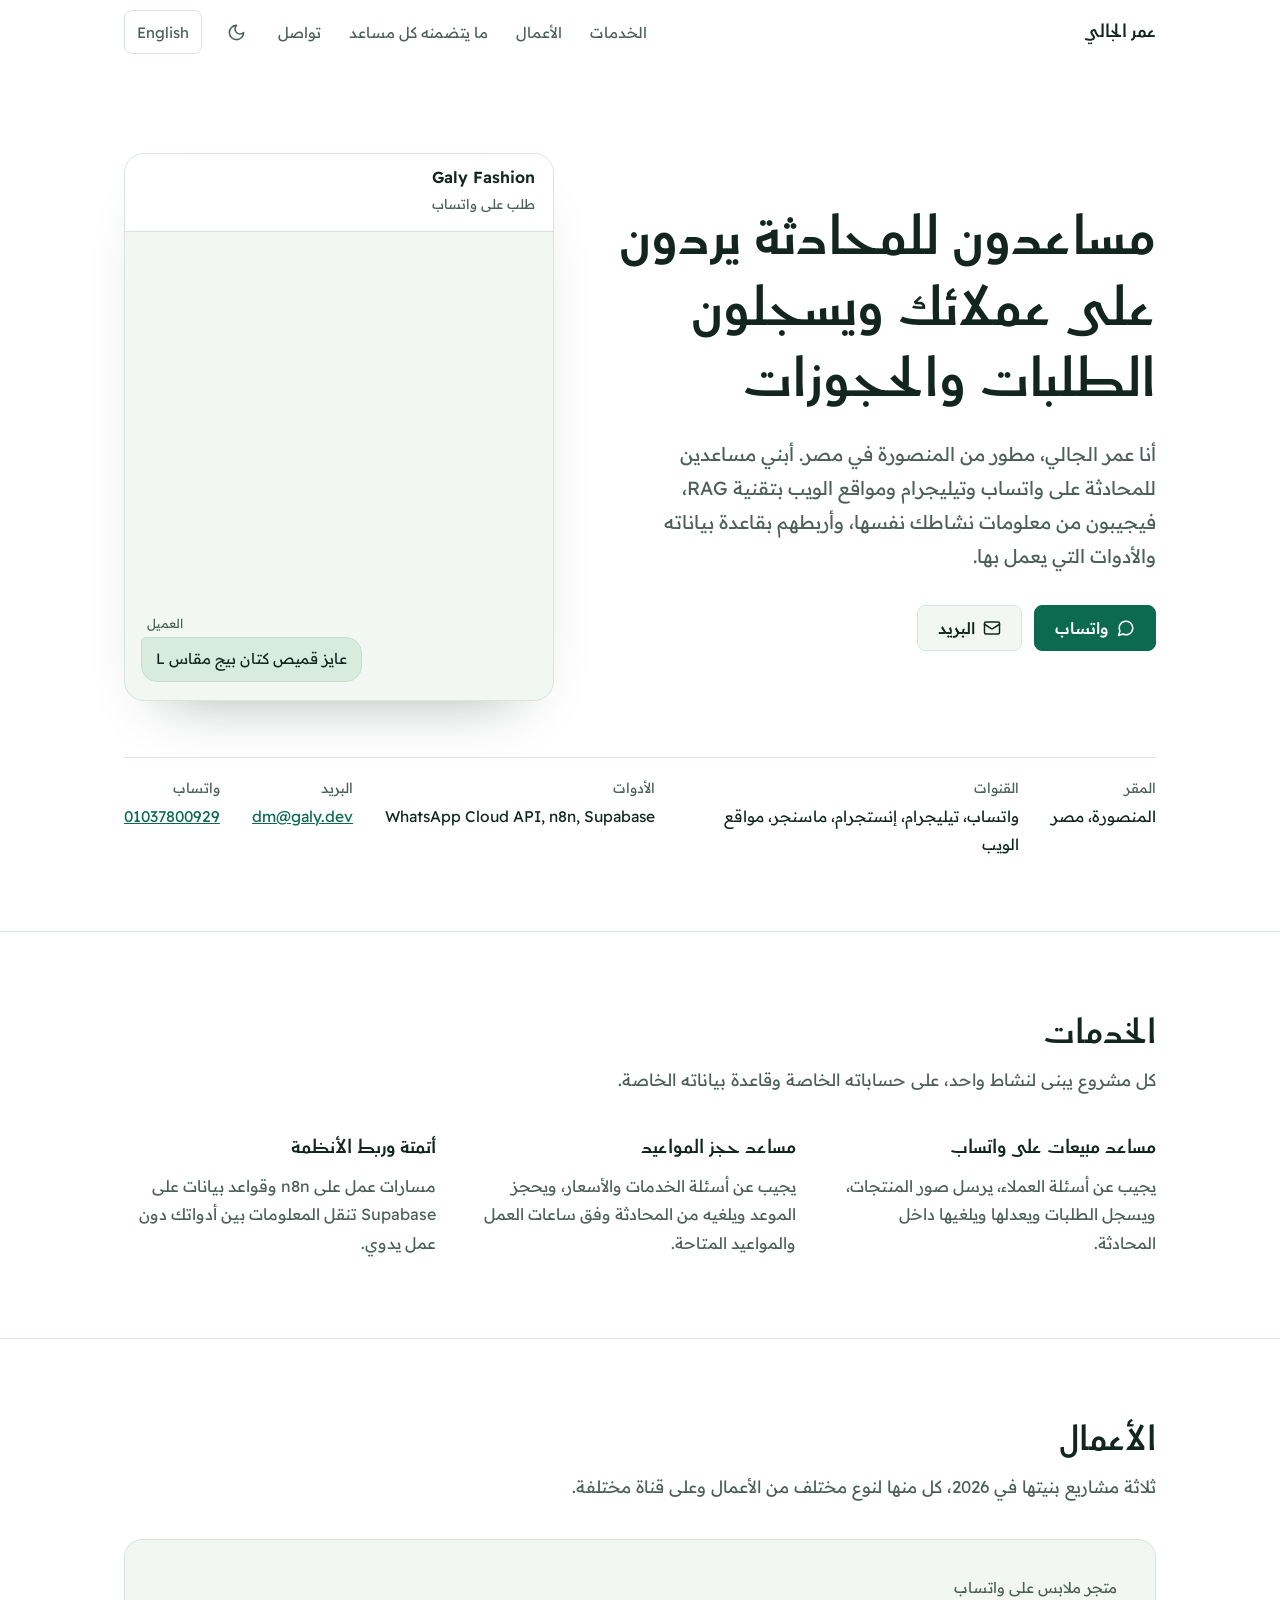
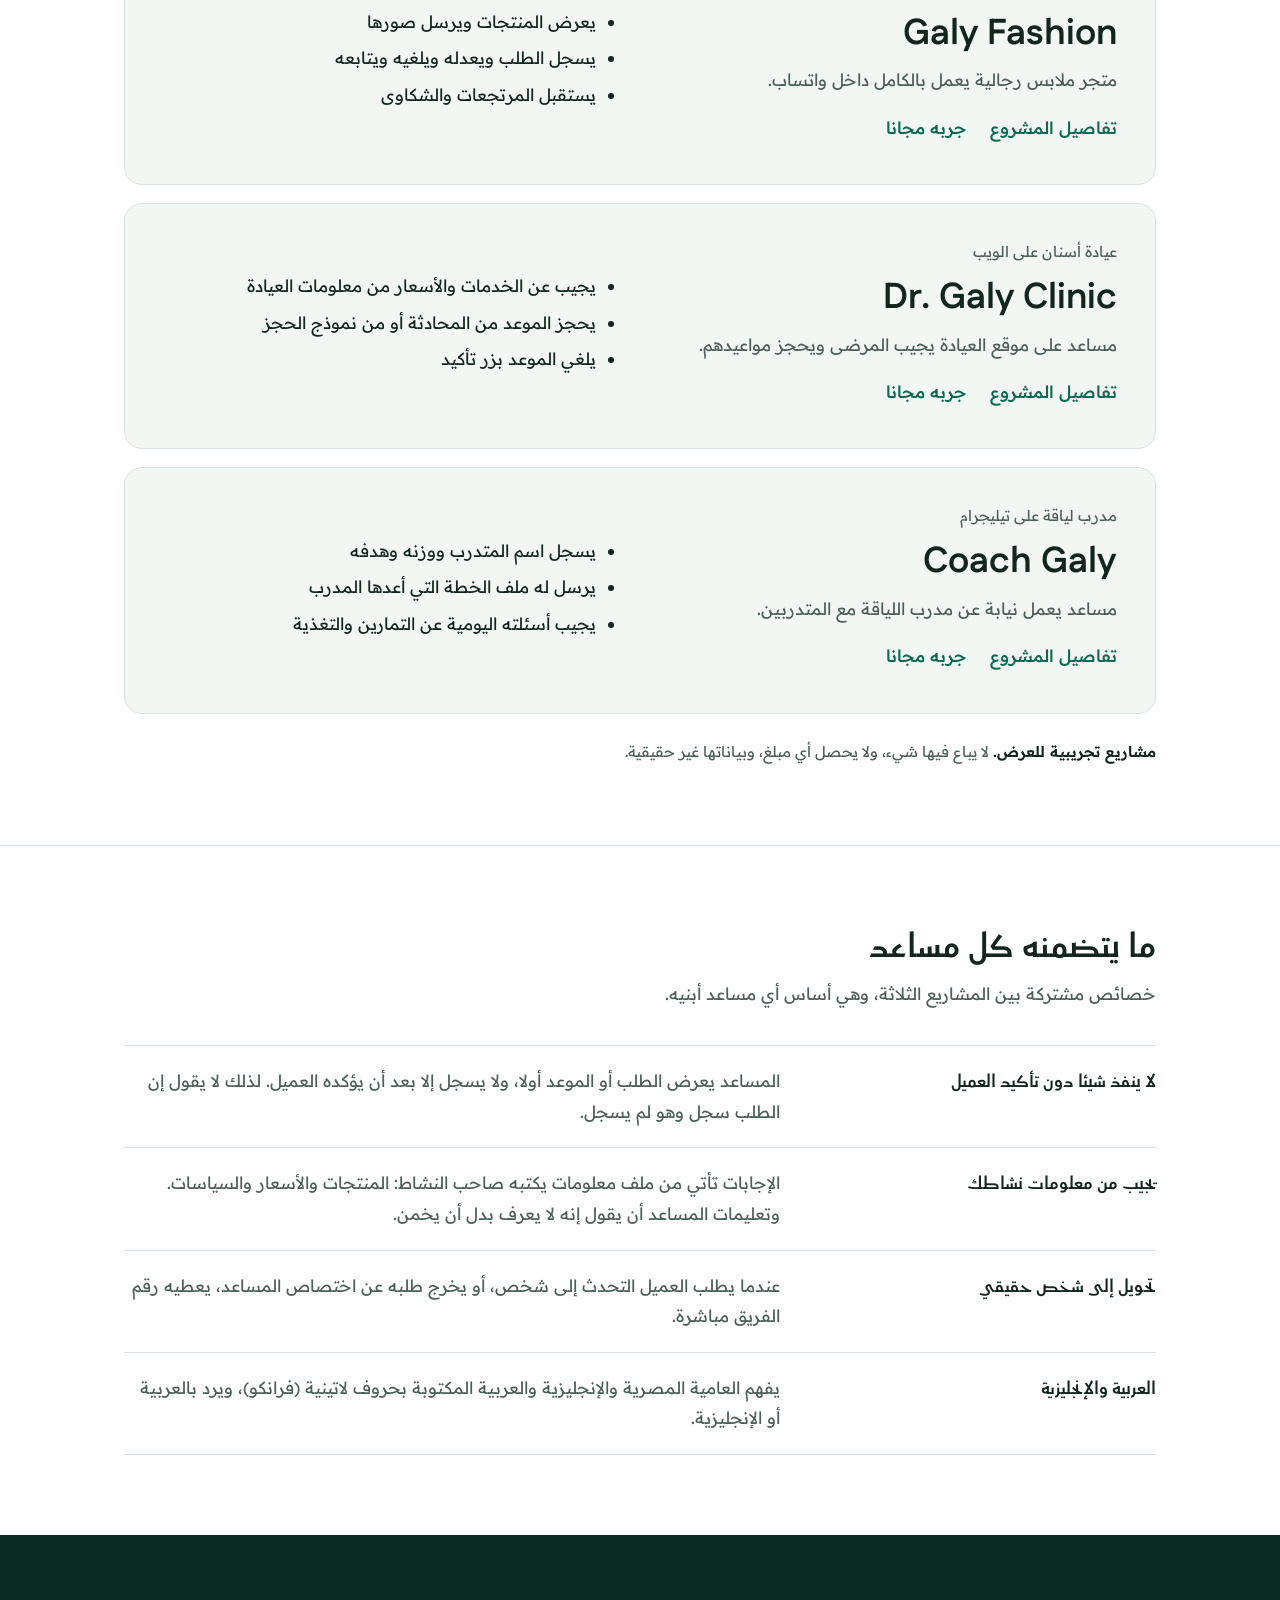
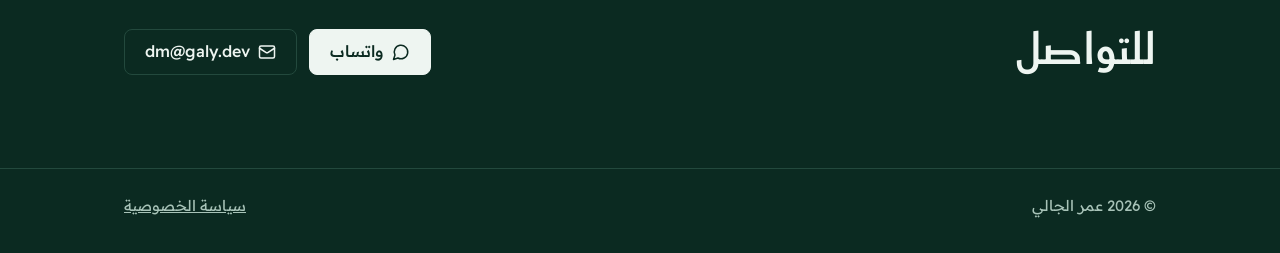
==== commit 332bf2da: "Contact email on every page is now dm@galy.dev (forwards to the work Gmail)" ====
--- a/index.html
+++ b/index.html
@@ -63,7 +63,7 @@
           <svg viewBox="0 0 24 24" fill="none" stroke="currentColor" stroke-width="2" stroke-linecap="round" stroke-linejoin="round" aria-hidden="true"><path d="M7.9 20A9 9 0 1 0 4 16.1L2 22Z"/></svg>
           <span data-lang="ar">واتساب</span><span data-lang="en">WhatsApp</span>
         </a>
-        <a class="btn btn-secondary" href="mailto:galy.ai.dev@gmail.com">
+        <a class="btn btn-secondary" href="mailto:dm@galy.dev">
           <svg viewBox="0 0 24 24" fill="none" stroke="currentColor" stroke-width="2" stroke-linecap="round" stroke-linejoin="round" aria-hidden="true"><rect x="2" y="4" width="20" height="16" rx="2"/><path d="m22 7-8.97 5.7a1.94 1.94 0 0 1-2.06 0L2 7"/></svg>
           <span data-lang="ar">البريد</span><span data-lang="en">Email</span>
         </a>
@@ -89,7 +89,7 @@
       <div><dt><span data-lang="ar">المقر</span><span data-lang="en">Based in</span></dt><dd><span data-lang="ar">المنصورة، مصر</span><span data-lang="en">Mansoura, Egypt</span></dd></div>
       <div><dt><span data-lang="ar">القنوات</span><span data-lang="en">Channels</span></dt><dd><span data-lang="ar">واتساب، تيليجرام، إنستجرام، ماسنجر، مواقع الويب</span><span data-lang="en">WhatsApp, Telegram, Instagram, Messenger, websites</span></dd></div>
       <div><dt><span data-lang="ar">الأدوات</span><span data-lang="en">Works with</span></dt><dd><bdi dir="ltr">WhatsApp Cloud API, n8n, Supabase</bdi></dd></div>
-      <div><dt><span data-lang="ar">البريد</span><span data-lang="en">Email</span></dt><dd><a href="mailto:galy.ai.dev@gmail.com">galy.ai.dev@gmail.com</a></dd></div>
+      <div><dt><span data-lang="ar">البريد</span><span data-lang="en">Email</span></dt><dd><a href="mailto:dm@galy.dev">dm@galy.dev</a></dd></div>
       <div><dt><span data-lang="ar">واتساب</span><span data-lang="en">WhatsApp</span></dt><dd><a href="https://wa.me/201037800929" dir="ltr">01037800929</a></dd></div>
     </dl>
   </div>
@@ -198,9 +198,9 @@
           <svg viewBox="0 0 24 24" fill="none" stroke="currentColor" stroke-width="2" stroke-linecap="round" stroke-linejoin="round" aria-hidden="true"><path d="M7.9 20A9 9 0 1 0 4 16.1L2 22Z"/></svg>
           <span data-lang="ar">واتساب</span><span data-lang="en">WhatsApp</span>
         </a>
-        <a class="btn btn-secondary" href="mailto:galy.ai.dev@gmail.com">
+        <a class="btn btn-secondary" href="mailto:dm@galy.dev">
           <svg viewBox="0 0 24 24" fill="none" stroke="currentColor" stroke-width="2" stroke-linecap="round" stroke-linejoin="round" aria-hidden="true"><rect x="2" y="4" width="20" height="16" rx="2"/><path d="m22 7-8.97 5.7a1.94 1.94 0 0 1-2.06 0L2 7"/></svg>
-          galy.ai.dev@gmail.com
+          dm@galy.dev
         </a>
         <a class="btn btn-secondary" data-mostaql hidden href="#" rel="noopener"><span data-lang="ar">مستقل</span><span data-lang="en">Mostaql</span></a>
       </div>
